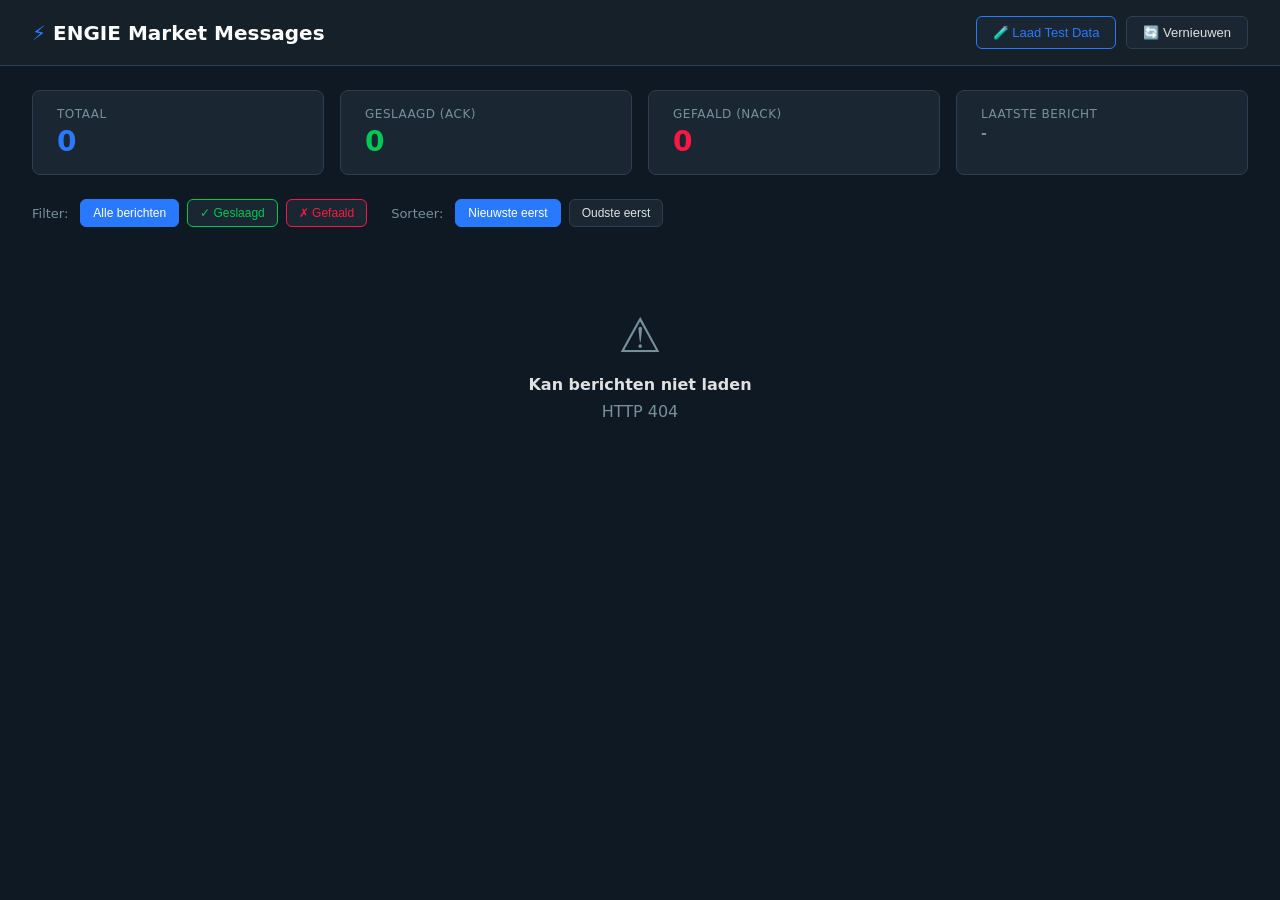
==== target/classes/static/index.html @ 73f0f7ab "added html css" ====
<!DOCTYPE html>
<html lang="nl">
<head>
    <meta charset="UTF-8">
    <meta name="viewport" content="width=device-width, initial-scale=1.0">
    <title>ENGIE Market Messages Dashboard</title>
    <style>
        :root {
            --green: #00c853;
            --red: #ff1744;
            --orange: #ff9100;
            --blue: #2979ff;
            --gray: #90a4ae;
            --bg: #0f1923;
            --card: #1a2733;
            --card-hover: #223344;
            --text: #e0e0e0;
            --text-muted: #78909c;
            --border: #2c3e50;
            --header-bg: #162029;
        }

        * { margin: 0; padding: 0; box-sizing: border-box; }

        body {
            font-family: 'Segoe UI', system-ui, -apple-system, sans-serif;
            background: var(--bg);
            color: var(--text);
            min-height: 100vh;
        }

        header {
            background: var(--header-bg);
            border-bottom: 1px solid var(--border);
            padding: 16px 32px;
            display: flex;
            align-items: center;
            justify-content: space-between;
            position: sticky;
            top: 0;
            z-index: 100;
        }

        header h1 {
            font-size: 20px;
            font-weight: 600;
            color: #fff;
        }

        header h1 span { color: var(--blue); }

        .header-actions {
            display: flex;
            gap: 10px;
            align-items: center;
        }

        .btn {
            padding: 8px 16px;
            border: 1px solid var(--border);
            border-radius: 6px;
            background: var(--card);
            color: var(--text);
            cursor: pointer;
            font-size: 13px;
            transition: all 0.15s;
            display: flex;
            align-items: center;
            gap: 6px;
        }

        .btn:hover { background: var(--card-hover); border-color: var(--blue); }
        .btn.active { background: var(--blue); color: #fff; border-color: var(--blue); }
        .btn-green { border-color: var(--green); color: var(--green); }
        .btn-green:hover, .btn-green.active { background: var(--green); color: #fff; }
        .btn-red { border-color: var(--red); color: var(--red); }
        .btn-red:hover, .btn-red.active { background: var(--red); color: #fff; }
        .btn-blue { border-color: var(--blue); color: var(--blue); }
        .btn-blue:hover { background: var(--blue); color: #fff; }

        .container {
            max-width: 1400px;
            margin: 0 auto;
            padding: 24px 32px;
        }

        .stats-bar {
            display: flex;
            gap: 16px;
            margin-bottom: 24px;
        }

        .stat-card {
            background: var(--card);
            border: 1px solid var(--border);
            border-radius: 8px;
            padding: 16px 24px;
            flex: 1;
            display: flex;
            flex-direction: column;
            gap: 4px;
        }

        .stat-card .label { font-size: 12px; color: var(--text-muted); text-transform: uppercase; letter-spacing: 0.5px; }
        .stat-card .value { font-size: 28px; font-weight: 700; }
        .stat-card .value.green { color: var(--green); }
        .stat-card .value.red { color: var(--red); }
        .stat-card .value.blue { color: var(--blue); }

        .filter-bar {
            display: flex;
            gap: 8px;
            margin-bottom: 20px;
            flex-wrap: wrap;
            align-items: center;
        }

        .filter-bar .label {
            font-size: 13px;
            color: var(--text-muted);
            margin-right: 4px;
        }

        .message-list {
            display: flex;
            flex-direction: column;
            gap: 8px;
        }

        .message-item {
            background: var(--card);
            border: 1px solid var(--border);
            border-radius: 8px;
            padding: 16px 20px;
            cursor: pointer;
            transition: all 0.15s;
            display: grid;
            grid-template-columns: 40px 1fr 160px 140px 120px;
            align-items: center;
            gap: 16px;
        }

        .message-item:hover {
            background: var(--card-hover);
            border-color: var(--blue);
            transform: translateX(2px);
        }

        .message-item.selected {
            border-color: var(--blue);
            background: var(--card-hover);
        }

        .status-icon {
            width: 36px;
            height: 36px;
            border-radius: 50%;
            display: flex;
            align-items: center;
            justify-content: center;
            font-size: 18px;
            font-weight: 700;
        }

        .status-icon.success { background: rgba(0,200,83,0.15); color: var(--green); }
        .status-icon.failed { background: rgba(255,23,68,0.15); color: var(--red); }
        .status-icon.processing { background: rgba(41,121,255,0.15); color: var(--blue); }
        .status-icon.parked { background: rgba(255,145,0,0.15); color: var(--orange); }

        .message-info h3 {
            font-size: 14px;
            font-weight: 600;
            margin-bottom: 3px;
        }

        .message-info .uuid {
            font-size: 12px;
            color: var(--text-muted);
            font-family: 'Cascadia Code', 'Fira Code', monospace;
        }

        .message-type { font-size: 12px; color: var(--text-muted); }
        .message-time { font-size: 12px; color: var(--text-muted); }

        .message-status {
            font-size: 12px;
            font-weight: 600;
            padding: 4px 10px;
            border-radius: 12px;
            text-align: center;
            width: fit-content;
            justify-self: end;
        }

        .message-status.COMPLETED { background: rgba(0,200,83,0.15); color: var(--green); }
        .message-status.FAILED { background: rgba(255,23,68,0.15); color: var(--red); }
        .message-status.PROCESSING { background: rgba(41,121,255,0.15); color: var(--blue); }
        .message-status.PARKED { background: rgba(255,145,0,0.15); color: var(--orange); }
        .message-status.RECEIVED { background: rgba(144,164,174,0.15); color: var(--gray); }

        /* Detail panel */
        .detail-panel {
            position: fixed;
            top: 0;
            right: -700px;
            width: 700px;
            height: 100vh;
            background: var(--header-bg);
            border-left: 1px solid var(--border);
            z-index: 200;
            transition: right 0.3s ease;
            display: flex;
            flex-direction: column;
            overflow: hidden;
        }

        .detail-panel.open { right: 0; }

        .detail-header {
            padding: 20px 24px;
            border-bottom: 1px solid var(--border);
            display: flex;
            justify-content: space-between;
            align-items: flex-start;
        }

        .detail-header h2 { font-size: 16px; font-weight: 600; }
        .detail-header .uuid-detail {
            font-size: 12px;
            color: var(--text-muted);
            font-family: 'Cascadia Code', 'Fira Code', monospace;
            margin-top: 4px;
        }

        .close-btn {
            background: none;
            border: none;
            color: var(--text-muted);
            font-size: 24px;
            cursor: pointer;
            padding: 4px;
            line-height: 1;
        }
        .close-btn:hover { color: #fff; }

        .detail-body {
            flex: 1;
            overflow-y: auto;
            padding: 24px;
        }

        .detail-meta {
            display: grid;
            grid-template-columns: 1fr 1fr;
            gap: 12px;
            margin-bottom: 28px;
        }

        .meta-item {
            background: var(--card);
            border-radius: 6px;
            padding: 10px 14px;
        }

        .meta-item .meta-label { font-size: 11px; color: var(--text-muted); text-transform: uppercase; letter-spacing: 0.5px; }
        .meta-item .meta-value { font-size: 14px; font-weight: 500; margin-top: 2px; }

        .pipeline-title {
            font-size: 15px;
            font-weight: 600;
            margin-bottom: 16px;
            color: #fff;
        }

        .pipeline {
            position: relative;
        }

        .phase-group {
            margin-bottom: 20px;
        }

        .phase-label {
            font-size: 11px;
            color: var(--text-muted);
            text-transform: uppercase;
            letter-spacing: 1px;
            padding: 6px 12px;
            background: rgba(41,121,255,0.08);
            border-radius: 4px;
            margin-bottom: 8px;
            display: inline-block;
        }

        .step-item {
            display: flex;
            align-items: flex-start;
            gap: 12px;
            padding: 10px 0;
            position: relative;
        }

        .step-item:not(:last-child)::after {
            content: '';
            position: absolute;
            left: 15px;
            top: 40px;
            bottom: -10px;
            width: 2px;
            background: var(--border);
        }

        .step-icon {
            width: 32px;
            height: 32px;
            border-radius: 50%;
            display: flex;
            align-items: center;
            justify-content: center;
            font-size: 14px;
            font-weight: 700;
            flex-shrink: 0;
            position: relative;
            z-index: 1;
        }

        .step-icon.COMPLETED { background: rgba(0,200,83,0.2); color: var(--green); }
        .step-icon.FAILED { background: rgba(255,23,68,0.2); color: var(--red); }
        .step-icon.SKIPPED { background: rgba(144,164,174,0.1); color: var(--gray); }
        .step-icon.PENDING { background: rgba(144,164,174,0.1); color: var(--gray); }
        .step-icon.IN_PROGRESS { background: rgba(41,121,255,0.2); color: var(--blue); }

        .step-content { flex: 1; min-width: 0; }

        .step-header {
            display: flex;
            justify-content: space-between;
            align-items: center;
            margin-bottom: 2px;
        }

        .step-name {
            font-size: 13px;
            font-weight: 500;
        }

        .step-code-label {
            font-size: 11px;
            color: var(--text-muted);
            font-family: 'Cascadia Code', 'Fira Code', monospace;
            background: rgba(144,164,174,0.1);
            padding: 2px 6px;
            border-radius: 3px;
        }

        .step-result {
            font-size: 12px;
            color: var(--text-muted);
            margin-top: 3px;
        }

        .step-error {
            font-size: 12px;
            color: var(--red);
            margin-top: 4px;
            background: rgba(255,23,68,0.08);
            padding: 6px 10px;
            border-radius: 4px;
            border-left: 3px solid var(--red);
        }

        .step-time {
            font-size: 11px;
            color: var(--text-muted);
            margin-top: 3px;
        }

        .overlay {
            position: fixed;
            inset: 0;
            background: rgba(0,0,0,0.5);
            z-index: 150;
            display: none;
        }

        .overlay.show { display: block; }

        .loading {
            text-align: center;
            padding: 40px;
            color: var(--text-muted);
        }

        .loading .spinner {
            width: 32px;
            height: 32px;
            border: 3px solid var(--border);
            border-top-color: var(--blue);
            border-radius: 50%;
            animation: spin 0.8s linear infinite;
            margin: 0 auto 12px;
        }

        @keyframes spin { to { transform: rotate(360deg); } }

        .empty-state {
            text-align: center;
            padding: 60px 20px;
            color: var(--text-muted);
        }

        .empty-state .icon { font-size: 48px; margin-bottom: 12px; }
        .empty-state h3 { font-size: 16px; color: var(--text); margin-bottom: 8px; }

        .response-badge {
            display: inline-block;
            font-size: 11px;
            font-weight: 700;
            padding: 2px 8px;
            border-radius: 3px;
            margin-left: 8px;
        }

        .response-badge.ACK { background: rgba(0,200,83,0.2); color: var(--green); }
        .response-badge.NACK { background: rgba(255,23,68,0.2); color: var(--red); }

        .toast {
            position: fixed;
            bottom: 24px;
            right: 24px;
            background: var(--card);
            border: 1px solid var(--green);
            color: var(--green);
            padding: 12px 20px;
            border-radius: 8px;
            font-size: 13px;
            z-index: 300;
            transform: translateY(100px);
            opacity: 0;
            transition: all 0.3s;
        }

        .toast.show { transform: translateY(0); opacity: 1; }

        .sort-btn {
            font-size: 12px;
            padding: 6px 12px;
        }

        @media (max-width: 900px) {
            .message-item {
                grid-template-columns: 36px 1fr;
                gap: 10px;
            }
            .message-type, .message-time { display: none; }
            .detail-panel { width: 100%; right: -100%; }
        }
    </style>
</head>
<body>

<header>
    <h1><span>⚡</span> ENGIE Market Messages</h1>
    <div class="header-actions">
        <button class="btn btn-blue" onclick="loadTestData()">🧪 Laad Test Data</button>
        <button class="btn" onclick="loadMessages()">🔄 Vernieuwen</button>
    </div>
</header>

<div class="container">
    <div class="stats-bar">
        <div class="stat-card">
            <span class="label">Totaal</span>
            <span class="value blue" id="totalCount">0</span>
        </div>
        <div class="stat-card">
            <span class="label">Geslaagd (ACK)</span>
            <span class="value green" id="successCount">0</span>
        </div>
        <div class="stat-card">
            <span class="label">Gefaald (NACK)</span>
            <span class="value red" id="failedCount">0</span>
        </div>
        <div class="stat-card">
            <span class="label">Laatste bericht</span>
            <span class="value" id="lastTime" style="font-size:14px; color: var(--text-muted)">-</span>
        </div>
    </div>

    <div class="filter-bar">
        <span class="label">Filter:</span>
        <button class="btn sort-btn active" data-filter="all" onclick="setFilter('all')">Alle berichten</button>
        <button class="btn sort-btn btn-green" data-filter="success" onclick="setFilter('success')">✓ Geslaagd</button>
        <button class="btn sort-btn btn-red" data-filter="failed" onclick="setFilter('failed')">✗ Gefaald</button>
        <span class="label" style="margin-left: 16px;">Sorteer:</span>
        <button class="btn sort-btn active" data-sort="newest" onclick="setSort('newest')">Nieuwste eerst</button>
        <button class="btn sort-btn" data-sort="oldest" onclick="setSort('oldest')">Oudste eerst</button>
    </div>

    <div class="message-list" id="messageList">
        <div class="loading">
            <div class="spinner"></div>
            Berichten laden...
        </div>
    </div>
</div>

<div class="overlay" id="overlay" onclick="closeDetail()"></div>

<div class="detail-panel" id="detailPanel">
    <div class="detail-header">
        <div>
            <h2 id="detailTitle">Bericht Details</h2>
            <div class="uuid-detail" id="detailUuid"></div>
        </div>
        <button class="close-btn" onclick="closeDetail()">×</button>
    </div>
    <div class="detail-body" id="detailBody">
        <!-- Filled by JS -->
    </div>
</div>

<div class="toast" id="toast"></div>

<script>
    const API_BASE = '/api/messages';
    let allMessages = [];
    let currentFilter = 'all';
    let currentSort = 'newest';

    // Startup
    document.addEventListener('DOMContentLoaded', loadMessages);

    async function loadMessages() {
        const list = document.getElementById('messageList');
        list.innerHTML = '<div class="loading"><div class="spinner"></div>Berichten laden...</div>';

        try {
            const res = await fetch(API_BASE);
            if (!res.ok) throw new Error(`HTTP ${res.status}`);
            allMessages = await res.json();
            updateStats();
            renderMessages();
        } catch (e) {
            list.innerHTML = `<div class="empty-state">
                <div class="icon">⚠️</div>
                <h3>Kan berichten niet laden</h3>
                <p>${e.message}</p>
            </div>`;
        }
    }

    function updateStats() {
        const total = allMessages.length;
        const success = allMessages.filter(m => m.responseType === 'ACK').length;
        const failed = allMessages.filter(m => m.responseType === 'NACK' || m.status === 'FAILED').length;

        document.getElementById('totalCount').textContent = total;
        document.getElementById('successCount').textContent = success;
        document.getElementById('failedCount').textContent = failed;

        if (total > 0) {
            const sorted = [...allMessages].sort((a, b) =>
                new Date(b.receivedAt) - new Date(a.receivedAt));
            document.getElementById('lastTime').textContent = formatTime(sorted[0].receivedAt);
        }
    }

    function renderMessages() {
        const list = document.getElementById('messageList');
        let filtered = [...allMessages];

        // Apply filter
        if (currentFilter === 'success') {
            filtered = filtered.filter(m => m.responseType === 'ACK');
        } else if (currentFilter === 'failed') {
            filtered = filtered.filter(m => m.responseType === 'NACK' || m.status === 'FAILED');
        }

        // Apply sort
        filtered.sort((a, b) => {
            const da = new Date(a.receivedAt);
            const db = new Date(b.receivedAt);
            return currentSort === 'newest' ? db - da : da - db;
        });

        if (filtered.length === 0) {
            list.innerHTML = `<div class="empty-state">
                <div class="icon">📭</div>
                <h3>Geen berichten gevonden</h3>
                <p>${currentFilter !== 'all' ? 'Probeer een ander filter' : 'Klik op "Laad Test Data" om te beginnen'}</p>
            </div>`;
            return;
        }

        list.innerHTML = filtered.map(m => {
            const isSuccess = m.responseType === 'ACK';
            const isFailed = m.responseType === 'NACK' || m.status === 'FAILED';
            const isParked = m.status === 'PARKED';
            const statusClass = isSuccess ? 'success' : isFailed ? 'failed' : isParked ? 'parked' : 'processing';
            const icon = isSuccess ? '✓' : isFailed ? '✗' : isParked ? '⏸' : '⟳';

            const failedSteps = (m.steps || []).filter(s => s.status === 'FAILED').length;
            const totalSteps = (m.steps || []).length;
            const passedSteps = (m.steps || []).filter(s => s.status === 'COMPLETED').length;

            return `<div class="message-item" onclick="openDetail('${m.messageUuid}')">
                <div class="status-icon ${statusClass}">${icon}</div>
                <div class="message-info">
                    <h3>${m.messageType || 'Onbekend type'}
                        ${m.responseType ? `<span class="response-badge ${m.responseType}">${m.responseType}</span>` : ''}
                    </h3>
                    <div class="uuid">${m.messageUuid}</div>
                </div>
                <div class="message-type">
                    <div style="font-size:12px">Stappen: ${passedSteps}/${totalSteps} ✓</div>
                    ${failedSteps > 0 ? `<div style="font-size:12px; color:var(--red)">${failedSteps} gefaald</div>` : ''}
                </div>
                <div class="message-time">${formatTime(m.receivedAt)}</div>
                <div class="message-status ${m.status}">${m.status}</div>
            </div>`;
        }).join('');
    }

    async function openDetail(uuid) {
        const panel = document.getElementById('detailPanel');
        const overlay = document.getElementById('overlay');
        const body = document.getElementById('detailBody');

        panel.classList.add('open');
        overlay.classList.add('show');
        body.innerHTML = '<div class="loading"><div class="spinner"></div>Details laden...</div>';

        try {
            const res = await fetch(`${API_BASE}/${uuid}`);
            if (!res.ok) throw new Error(`HTTP ${res.status}`);
            const msg = await res.json();

            document.getElementById('detailTitle').innerHTML =
                `${msg.messageType || 'Bericht'} ${msg.responseType ? `<span class="response-badge ${msg.responseType}">${msg.responseType}</span>` : ''}`;
            document.getElementById('detailUuid').textContent = msg.messageUuid;

            const metaHtml = `
                <div class="detail-meta">
                    <div class="meta-item">
                        <div class="meta-label">Status</div>
                        <div class="meta-value">${msg.status}</div>
                    </div>
                    <div class="meta-item">
                        <div class="meta-label">Prioriteit</div>
                        <div class="meta-value">${msg.priority || '-'}</div>
                    </div>
                    <div class="meta-item">
                        <div class="meta-label">Ontvangen</div>
                        <div class="meta-value">${formatTime(msg.receivedAt)}</div>
                    </div>
                    <div class="meta-item">
                        <div class="meta-label">Afgerond</div>
                        <div class="meta-value">${msg.completedAt ? formatTime(msg.completedAt) : '-'}</div>
                    </div>
                    <div class="meta-item">
                        <div class="meta-label">Huidige stap</div>
                        <div class="meta-value">${msg.currentStep || '-'}</div>
                    </div>
                    <div class="meta-item">
                        <div class="meta-label">Response Type</div>
                        <div class="meta-value">${msg.responseType || '-'}</div>
                    </div>
                </div>`;

            // Group steps by phase
            const steps = msg.steps || [];
            const phases = {};
            steps.forEach(s => {
                if (!phases[s.phaseName]) phases[s.phaseName] = [];
                phases[s.phaseName].push(s);
            });

            let pipelineHtml = '<div class="pipeline-title">Pipeline Stappen</div><div class="pipeline">';

            for (const [phase, phaseSteps] of Object.entries(phases)) {
                pipelineHtml += `<div class="phase-group">
                    <div class="phase-label">${phase}</div>`;

                phaseSteps.forEach(s => {
                    const icon = getStepIcon(s.status);
                    const duration = s.startedAt && s.completedAt ?
                        `${(new Date(s.completedAt) - new Date(s.startedAt))}ms` : '';

                    pipelineHtml += `<div class="step-item">
                        <div class="step-icon ${s.status}">${icon}</div>
                        <div class="step-content">
                            <div class="step-header">
                                <span class="step-name">${s.stepName}</span>
                                <span class="step-code-label">${s.stepCode}</span>
                            </div>
                            ${s.resultMessage ? `<div class="step-result">${escapeHtml(s.resultMessage)}</div>` : ''}
                            ${s.errorMessage ? `<div class="step-error">⚠ ${escapeHtml(s.errorMessage)}</div>` : ''}
                            ${duration ? `<div class="step-time">⏱ ${duration}</div>` : ''}
                        </div>
                    </div>`;
                });

                pipelineHtml += '</div>';
            }

            pipelineHtml += '</div>';
            body.innerHTML = metaHtml + pipelineHtml;
        } catch (e) {
            body.innerHTML = `<div class="empty-state"><h3>Fout bij laden</h3><p>${e.message}</p></div>`;
        }
    }

    function closeDetail() {
        document.getElementById('detailPanel').classList.remove('open');
        document.getElementById('overlay').classList.remove('show');
    }

    function setFilter(filter) {
        currentFilter = filter;
        document.querySelectorAll('[data-filter]').forEach(b => {
            b.classList.toggle('active', b.dataset.filter === filter);
        });
        renderMessages();
    }

    function setSort(sort) {
        currentSort = sort;
        document.querySelectorAll('[data-sort]').forEach(b => {
            b.classList.toggle('active', b.dataset.sort === sort);
        });
        renderMessages();
    }

    async function loadTestData() {
        const btn = event.target;
        btn.disabled = true;
        btn.textContent = '⏳ Laden...';

        try {
            const res = await fetch('/api/test/seed', { method: 'POST' });
            if (!res.ok) throw new Error(`HTTP ${res.status}`);
            const data = await res.json();
            showToast(`✓ ${data.message}`);
            await loadMessages();
        } catch (e) {
            showToast(`✗ Fout: ${e.message}`);
        } finally {
            btn.disabled = false;
            btn.textContent = '🧪 Laad Test Data';
        }
    }

    function getStepIcon(status) {
        switch(status) {
            case 'COMPLETED': return '✓';
            case 'FAILED': return '✗';
            case 'SKIPPED': return '–';
            case 'IN_PROGRESS': return '⟳';
            default: return '○';
        }
    }

    function formatTime(dateStr) {
        if (!dateStr) return '-';
        const d = new Date(dateStr);
        return d.toLocaleString('nl-NL', {
            day: '2-digit', month: '2-digit', year: 'numeric',
            hour: '2-digit', minute: '2-digit', second: '2-digit'
        });
    }

    function escapeHtml(str) {
        const div = document.createElement('div');
        div.textContent = str;
        return div.innerHTML;
    }

    function showToast(msg) {
        const toast = document.getElementById('toast');
        toast.textContent = msg;
        toast.classList.add('show');
        setTimeout(() => toast.classList.remove('show'), 3000);
    }

    // Keyboard shortcut
    document.addEventListener('keydown', e => {
        if (e.key === 'Escape') closeDetail();
    });
</script>

</body>
</html>
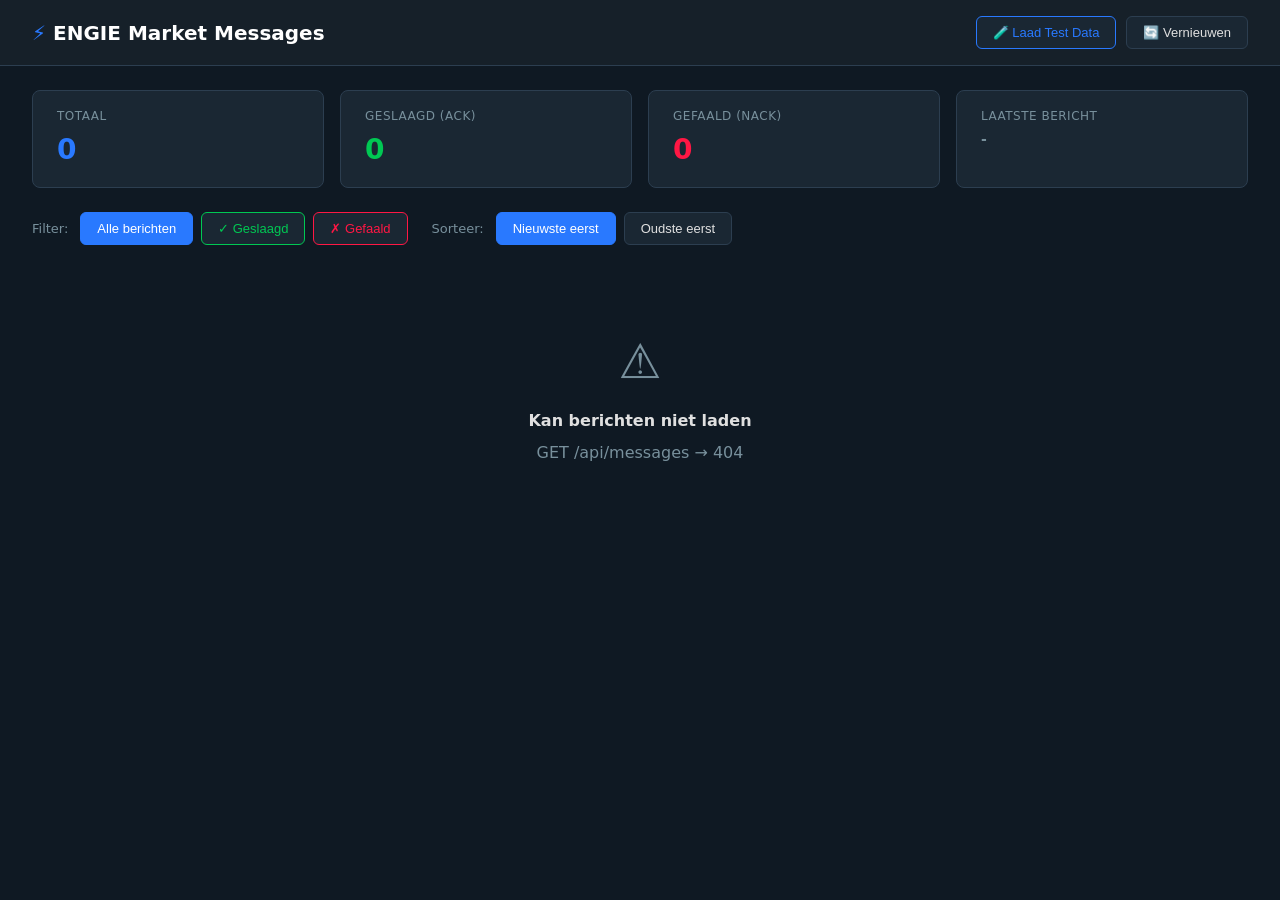
==== commit b202274c: "website" ====
--- a/target/classes/static/index.html
+++ b/target/classes/static/index.html
@@ -4,790 +4,91 @@
     <meta charset="UTF-8">
     <meta name="viewport" content="width=device-width, initial-scale=1.0">
     <title>ENGIE Market Messages Dashboard</title>
-    <style>
-        :root {
-            --green: #00c853;
-            --red: #ff1744;
-            --orange: #ff9100;
-            --blue: #2979ff;
-            --gray: #90a4ae;
-            --bg: #0f1923;
-            --card: #1a2733;
-            --card-hover: #223344;
-            --text: #e0e0e0;
-            --text-muted: #78909c;
-            --border: #2c3e50;
-            --header-bg: #162029;
-        }
-
-        * { margin: 0; padding: 0; box-sizing: border-box; }
-
-        body {
-            font-family: 'Segoe UI', system-ui, -apple-system, sans-serif;
-            background: var(--bg);
-            color: var(--text);
-            min-height: 100vh;
-        }
-
-        header {
-            background: var(--header-bg);
-            border-bottom: 1px solid var(--border);
-            padding: 16px 32px;
-            display: flex;
-            align-items: center;
-            justify-content: space-between;
-            position: sticky;
-            top: 0;
-            z-index: 100;
-        }
-
-        header h1 {
-            font-size: 20px;
-            font-weight: 600;
-            color: #fff;
-        }
-
-        header h1 span { color: var(--blue); }
-
-        .header-actions {
-            display: flex;
-            gap: 10px;
-            align-items: center;
-        }
-
-        .btn {
-            padding: 8px 16px;
-            border: 1px solid var(--border);
-            border-radius: 6px;
-            background: var(--card);
-            color: var(--text);
-            cursor: pointer;
-            font-size: 13px;
-            transition: all 0.15s;
-            display: flex;
-            align-items: center;
-            gap: 6px;
-        }
-
-        .btn:hover { background: var(--card-hover); border-color: var(--blue); }
-        .btn.active { background: var(--blue); color: #fff; border-color: var(--blue); }
-        .btn-green { border-color: var(--green); color: var(--green); }
-        .btn-green:hover, .btn-green.active { background: var(--green); color: #fff; }
-        .btn-red { border-color: var(--red); color: var(--red); }
-        .btn-red:hover, .btn-red.active { background: var(--red); color: #fff; }
-        .btn-blue { border-color: var(--blue); color: var(--blue); }
-        .btn-blue:hover { background: var(--blue); color: #fff; }
-
-        .container {
-            max-width: 1400px;
-            margin: 0 auto;
-            padding: 24px 32px;
-        }
-
-        .stats-bar {
-            display: flex;
-            gap: 16px;
-            margin-bottom: 24px;
-        }
-
-        .stat-card {
-            background: var(--card);
-            border: 1px solid var(--border);
-            border-radius: 8px;
-            padding: 16px 24px;
-            flex: 1;
-            display: flex;
-            flex-direction: column;
-            gap: 4px;
-        }
-
-        .stat-card .label { font-size: 12px; color: var(--text-muted); text-transform: uppercase; letter-spacing: 0.5px; }
-        .stat-card .value { font-size: 28px; font-weight: 700; }
-        .stat-card .value.green { color: var(--green); }
-        .stat-card .value.red { color: var(--red); }
-        .stat-card .value.blue { color: var(--blue); }
-
-        .filter-bar {
-            display: flex;
-            gap: 8px;
-            margin-bottom: 20px;
-            flex-wrap: wrap;
-            align-items: center;
-        }
-
-        .filter-bar .label {
-            font-size: 13px;
-            color: var(--text-muted);
-            margin-right: 4px;
-        }
-
-        .message-list {
-            display: flex;
-            flex-direction: column;
-            gap: 8px;
-        }
-
-        .message-item {
-            background: var(--card);
-            border: 1px solid var(--border);
-            border-radius: 8px;
-            padding: 16px 20px;
-            cursor: pointer;
-            transition: all 0.15s;
-            display: grid;
-            grid-template-columns: 40px 1fr 160px 140px 120px;
-            align-items: center;
-            gap: 16px;
-        }
-
-        .message-item:hover {
-            background: var(--card-hover);
-            border-color: var(--blue);
-            transform: translateX(2px);
-        }
-
-        .message-item.selected {
-            border-color: var(--blue);
-            background: var(--card-hover);
-        }
-
-        .status-icon {
-            width: 36px;
-            height: 36px;
-            border-radius: 50%;
-            display: flex;
-            align-items: center;
-            justify-content: center;
-            font-size: 18px;
-            font-weight: 700;
-        }
-
-        .status-icon.success { background: rgba(0,200,83,0.15); color: var(--green); }
-        .status-icon.failed { background: rgba(255,23,68,0.15); color: var(--red); }
-        .status-icon.processing { background: rgba(41,121,255,0.15); color: var(--blue); }
-        .status-icon.parked { background: rgba(255,145,0,0.15); color: var(--orange); }
-
-        .message-info h3 {
-            font-size: 14px;
-            font-weight: 600;
-            margin-bottom: 3px;
-        }
-
-        .message-info .uuid {
-            font-size: 12px;
-            color: var(--text-muted);
-            font-family: 'Cascadia Code', 'Fira Code', monospace;
-        }
-
-        .message-type { font-size: 12px; color: var(--text-muted); }
-        .message-time { font-size: 12px; color: var(--text-muted); }
-
-        .message-status {
-            font-size: 12px;
-            font-weight: 600;
-            padding: 4px 10px;
-            border-radius: 12px;
-            text-align: center;
-            width: fit-content;
-            justify-self: end;
-        }
-
-        .message-status.COMPLETED { background: rgba(0,200,83,0.15); color: var(--green); }
-        .message-status.FAILED { background: rgba(255,23,68,0.15); color: var(--red); }
-        .message-status.PROCESSING { background: rgba(41,121,255,0.15); color: var(--blue); }
-        .message-status.PARKED { background: rgba(255,145,0,0.15); color: var(--orange); }
-        .message-status.RECEIVED { background: rgba(144,164,174,0.15); color: var(--gray); }
-
-        /* Detail panel */
-        .detail-panel {
-            position: fixed;
-            top: 0;
-            right: -700px;
-            width: 700px;
-            height: 100vh;
-            background: var(--header-bg);
-            border-left: 1px solid var(--border);
-            z-index: 200;
-            transition: right 0.3s ease;
-            display: flex;
-            flex-direction: column;
-            overflow: hidden;
-        }
-
-        .detail-panel.open { right: 0; }
-
-        .detail-header {
-            padding: 20px 24px;
-            border-bottom: 1px solid var(--border);
-            display: flex;
-            justify-content: space-between;
-            align-items: flex-start;
-        }
-
-        .detail-header h2 { font-size: 16px; font-weight: 600; }
-        .detail-header .uuid-detail {
-            font-size: 12px;
-            color: var(--text-muted);
-            font-family: 'Cascadia Code', 'Fira Code', monospace;
-            margin-top: 4px;
-        }
-
-        .close-btn {
-            background: none;
-            border: none;
-            color: var(--text-muted);
-            font-size: 24px;
-            cursor: pointer;
-            padding: 4px;
-            line-height: 1;
-        }
-        .close-btn:hover { color: #fff; }
-
-        .detail-body {
-            flex: 1;
-            overflow-y: auto;
-            padding: 24px;
-        }
-
-        .detail-meta {
-            display: grid;
-            grid-template-columns: 1fr 1fr;
-            gap: 12px;
-            margin-bottom: 28px;
-        }
-
-        .meta-item {
-            background: var(--card);
-            border-radius: 6px;
-            padding: 10px 14px;
-        }
-
-        .meta-item .meta-label { font-size: 11px; color: var(--text-muted); text-transform: uppercase; letter-spacing: 0.5px; }
-        .meta-item .meta-value { font-size: 14px; font-weight: 500; margin-top: 2px; }
-
-        .pipeline-title {
-            font-size: 15px;
-            font-weight: 600;
-            margin-bottom: 16px;
-            color: #fff;
-        }
-
-        .pipeline {
-            position: relative;
-        }
-
-        .phase-group {
-            margin-bottom: 20px;
-        }
-
-        .phase-label {
-            font-size: 11px;
-            color: var(--text-muted);
-            text-transform: uppercase;
-            letter-spacing: 1px;
-            padding: 6px 12px;
-            background: rgba(41,121,255,0.08);
-            border-radius: 4px;
-            margin-bottom: 8px;
-            display: inline-block;
-        }
-
-        .step-item {
-            display: flex;
-            align-items: flex-start;
-            gap: 12px;
-            padding: 10px 0;
-            position: relative;
-        }
-
-        .step-item:not(:last-child)::after {
-            content: '';
-            position: absolute;
-            left: 15px;
-            top: 40px;
-            bottom: -10px;
-            width: 2px;
-            background: var(--border);
-        }
-
-        .step-icon {
-            width: 32px;
-            height: 32px;
-            border-radius: 50%;
-            display: flex;
-            align-items: center;
-            justify-content: center;
-            font-size: 14px;
-            font-weight: 700;
-            flex-shrink: 0;
-            position: relative;
-            z-index: 1;
-        }
-
-        .step-icon.COMPLETED { background: rgba(0,200,83,0.2); color: var(--green); }
-        .step-icon.FAILED { background: rgba(255,23,68,0.2); color: var(--red); }
-        .step-icon.SKIPPED { background: rgba(144,164,174,0.1); color: var(--gray); }
-        .step-icon.PENDING { background: rgba(144,164,174,0.1); color: var(--gray); }
-        .step-icon.IN_PROGRESS { background: rgba(41,121,255,0.2); color: var(--blue); }
-
-        .step-content { flex: 1; min-width: 0; }
-
-        .step-header {
-            display: flex;
-            justify-content: space-between;
-            align-items: center;
-            margin-bottom: 2px;
-        }
-
-        .step-name {
-            font-size: 13px;
-            font-weight: 500;
-        }
-
-        .step-code-label {
-            font-size: 11px;
-            color: var(--text-muted);
-            font-family: 'Cascadia Code', 'Fira Code', monospace;
-            background: rgba(144,164,174,0.1);
-            padding: 2px 6px;
-            border-radius: 3px;
-        }
-
-        .step-result {
-            font-size: 12px;
-            color: var(--text-muted);
-            margin-top: 3px;
-        }
-
-        .step-error {
-            font-size: 12px;
-            color: var(--red);
-            margin-top: 4px;
-            background: rgba(255,23,68,0.08);
-            padding: 6px 10px;
-            border-radius: 4px;
-            border-left: 3px solid var(--red);
-        }
-
-        .step-time {
-            font-size: 11px;
-            color: var(--text-muted);
-            margin-top: 3px;
-        }
-
-        .overlay {
-            position: fixed;
-            inset: 0;
-            background: rgba(0,0,0,0.5);
-            z-index: 150;
-            display: none;
-        }
-
-        .overlay.show { display: block; }
-
-        .loading {
-            text-align: center;
-            padding: 40px;
-            color: var(--text-muted);
-        }
-
-        .loading .spinner {
-            width: 32px;
-            height: 32px;
-            border: 3px solid var(--border);
-            border-top-color: var(--blue);
-            border-radius: 50%;
-            animation: spin 0.8s linear infinite;
-            margin: 0 auto 12px;
-        }
-
-        @keyframes spin { to { transform: rotate(360deg); } }
-
-        .empty-state {
-            text-align: center;
-            padding: 60px 20px;
-            color: var(--text-muted);
-        }
-
-        .empty-state .icon { font-size: 48px; margin-bottom: 12px; }
-        .empty-state h3 { font-size: 16px; color: var(--text); margin-bottom: 8px; }
-
-        .response-badge {
-            display: inline-block;
-            font-size: 11px;
-            font-weight: 700;
-            padding: 2px 8px;
-            border-radius: 3px;
-            margin-left: 8px;
-        }
-
-        .response-badge.ACK { background: rgba(0,200,83,0.2); color: var(--green); }
-        .response-badge.NACK { background: rgba(255,23,68,0.2); color: var(--red); }
-
-        .toast {
-            position: fixed;
-            bottom: 24px;
-            right: 24px;
-            background: var(--card);
-            border: 1px solid var(--green);
-            color: var(--green);
-            padding: 12px 20px;
-            border-radius: 8px;
-            font-size: 13px;
-            z-index: 300;
-            transform: translateY(100px);
-            opacity: 0;
-            transition: all 0.3s;
-        }
-
-        .toast.show { transform: translateY(0); opacity: 1; }
-
-        .sort-btn {
-            font-size: 12px;
-            padding: 6px 12px;
-        }
-
-        @media (max-width: 900px) {
-            .message-item {
-                grid-template-columns: 36px 1fr;
-                gap: 10px;
-            }
-            .message-type, .message-time { display: none; }
-            .detail-panel { width: 100%; right: -100%; }
-        }
-    </style>
+    <link rel="stylesheet" href="css/variables.css">
+    <link rel="stylesheet" href="css/base.css">
+    <link rel="stylesheet" href="css/header.css">
+    <link rel="stylesheet" href="css/stats.css">
+    <link rel="stylesheet" href="css/filters.css">
+    <link rel="stylesheet" href="css/messages.css">
+    <link rel="stylesheet" href="css/detail-panel.css">
+    <link rel="stylesheet" href="css/pipeline.css">
+    <link rel="stylesheet" href="css/errors.css">
+    <link rel="stylesheet" href="css/components.css">
 </head>
 <body>
 
+<!-- ==================== HEADER ==================== -->
 <header>
-    <h1><span>⚡</span> ENGIE Market Messages</h1>
+    <h1><span class="accent">⚡</span> ENGIE Market Messages</h1>
     <div class="header-actions">
-        <button class="btn btn-blue" onclick="loadTestData()">🧪 Laad Test Data</button>
-        <button class="btn" onclick="loadMessages()">🔄 Vernieuwen</button>
+        <button class="btn btn-blue" id="seedBtn" onclick="App.seedTestData()">🧪 Laad Test Data</button>
+        <button class="btn" onclick="App.refresh()">🔄 Vernieuwen</button>
     </div>
 </header>
 
+<!-- ==================== MAIN CONTENT ==================== -->
 <div class="container">
+
+    <!-- Stats cards -->
     <div class="stats-bar">
         <div class="stat-card">
             <span class="label">Totaal</span>
-            <span class="value blue" id="totalCount">0</span>
+            <span class="value blue" id="statTotal">0</span>
         </div>
         <div class="stat-card">
             <span class="label">Geslaagd (ACK)</span>
-            <span class="value green" id="successCount">0</span>
+            <span class="value green" id="statSuccess">0</span>
         </div>
         <div class="stat-card">
             <span class="label">Gefaald (NACK)</span>
-            <span class="value red" id="failedCount">0</span>
+            <span class="value red" id="statFailed">0</span>
         </div>
         <div class="stat-card">
             <span class="label">Laatste bericht</span>
-            <span class="value" id="lastTime" style="font-size:14px; color: var(--text-muted)">-</span>
+            <span class="value muted" id="statLastTime">-</span>
         </div>
     </div>
 
+    <!-- Filter & sort bar -->
     <div class="filter-bar">
         <span class="label">Filter:</span>
-        <button class="btn sort-btn active" data-filter="all" onclick="setFilter('all')">Alle berichten</button>
-        <button class="btn sort-btn btn-green" data-filter="success" onclick="setFilter('success')">✓ Geslaagd</button>
-        <button class="btn sort-btn btn-red" data-filter="failed" onclick="setFilter('failed')">✗ Gefaald</button>
-        <span class="label" style="margin-left: 16px;">Sorteer:</span>
-        <button class="btn sort-btn active" data-sort="newest" onclick="setSort('newest')">Nieuwste eerst</button>
-        <button class="btn sort-btn" data-sort="oldest" onclick="setSort('oldest')">Oudste eerst</button>
+        <button class="btn filter-btn active" data-filter="all"     onclick="App.setFilter('all')">Alle berichten</button>
+        <button class="btn filter-btn btn-green" data-filter="success" onclick="App.setFilter('success')">✓ Geslaagd</button>
+        <button class="btn filter-btn btn-red"   data-filter="failed"  onclick="App.setFilter('failed')">✗ Gefaald</button>
+
+        <span class="label spacer">Sorteer:</span>
+        <button class="btn filter-btn active" data-sort="newest" onclick="App.setSort('newest')">Nieuwste eerst</button>
+        <button class="btn filter-btn"        data-sort="oldest" onclick="App.setSort('oldest')">Oudste eerst</button>
     </div>
 
+    <!-- Message list -->
     <div class="message-list" id="messageList">
-        <div class="loading">
-            <div class="spinner"></div>
-            Berichten laden...
-        </div>
+        <div class="loading"><div class="spinner"></div>Berichten laden...</div>
     </div>
 </div>
 
-<div class="overlay" id="overlay" onclick="closeDetail()"></div>
+<!-- ==================== DETAIL SLIDE-IN PANEL ==================== -->
+<div class="overlay" id="overlay" onclick="App.closeDetail()"></div>
 
 <div class="detail-panel" id="detailPanel">
     <div class="detail-header">
         <div>
             <h2 id="detailTitle">Bericht Details</h2>
-            <div class="uuid-detail" id="detailUuid"></div>
+            <div class="uuid-label" id="detailUuid"></div>
         </div>
-        <button class="close-btn" onclick="closeDetail()">×</button>
+        <button class="close-btn" onclick="App.closeDetail()">×</button>
     </div>
-    <div class="detail-body" id="detailBody">
-        <!-- Filled by JS -->
-    </div>
+    <div class="detail-body" id="detailBody"></div>
 </div>
 
+<!-- ==================== TOAST ==================== -->
 <div class="toast" id="toast"></div>
 
-<script>
-    const API_BASE = '/api/messages';
-    let allMessages = [];
-    let currentFilter = 'all';
-    let currentSort = 'newest';
-
-    // Startup
-    document.addEventListener('DOMContentLoaded', loadMessages);
-
-    async function loadMessages() {
-        const list = document.getElementById('messageList');
-        list.innerHTML = '<div class="loading"><div class="spinner"></div>Berichten laden...</div>';
-
-        try {
-            const res = await fetch(API_BASE);
-            if (!res.ok) throw new Error(`HTTP ${res.status}`);
-            allMessages = await res.json();
-            updateStats();
-            renderMessages();
-        } catch (e) {
-            list.innerHTML = `<div class="empty-state">
-                <div class="icon">⚠️</div>
-                <h3>Kan berichten niet laden</h3>
-                <p>${e.message}</p>
-            </div>`;
-        }
-    }
-
-    function updateStats() {
-        const total = allMessages.length;
-        const success = allMessages.filter(m => m.responseType === 'ACK').length;
-        const failed = allMessages.filter(m => m.responseType === 'NACK' || m.status === 'FAILED').length;
-
-        document.getElementById('totalCount').textContent = total;
-        document.getElementById('successCount').textContent = success;
-        document.getElementById('failedCount').textContent = failed;
-
-        if (total > 0) {
-            const sorted = [...allMessages].sort((a, b) =>
-                new Date(b.receivedAt) - new Date(a.receivedAt));
-            document.getElementById('lastTime').textContent = formatTime(sorted[0].receivedAt);
-        }
-    }
-
-    function renderMessages() {
-        const list = document.getElementById('messageList');
-        let filtered = [...allMessages];
-
-        // Apply filter
-        if (currentFilter === 'success') {
-            filtered = filtered.filter(m => m.responseType === 'ACK');
-        } else if (currentFilter === 'failed') {
-            filtered = filtered.filter(m => m.responseType === 'NACK' || m.status === 'FAILED');
-        }
-
-        // Apply sort
-        filtered.sort((a, b) => {
-            const da = new Date(a.receivedAt);
-            const db = new Date(b.receivedAt);
-            return currentSort === 'newest' ? db - da : da - db;
-        });
-
-        if (filtered.length === 0) {
-            list.innerHTML = `<div class="empty-state">
-                <div class="icon">📭</div>
-                <h3>Geen berichten gevonden</h3>
-                <p>${currentFilter !== 'all' ? 'Probeer een ander filter' : 'Klik op "Laad Test Data" om te beginnen'}</p>
-            </div>`;
-            return;
-        }
-
-        list.innerHTML = filtered.map(m => {
-            const isSuccess = m.responseType === 'ACK';
-            const isFailed = m.responseType === 'NACK' || m.status === 'FAILED';
-            const isParked = m.status === 'PARKED';
-            const statusClass = isSuccess ? 'success' : isFailed ? 'failed' : isParked ? 'parked' : 'processing';
-            const icon = isSuccess ? '✓' : isFailed ? '✗' : isParked ? '⏸' : '⟳';
-
-            const failedSteps = (m.steps || []).filter(s => s.status === 'FAILED').length;
-            const totalSteps = (m.steps || []).length;
-            const passedSteps = (m.steps || []).filter(s => s.status === 'COMPLETED').length;
-
-            return `<div class="message-item" onclick="openDetail('${m.messageUuid}')">
-                <div class="status-icon ${statusClass}">${icon}</div>
-                <div class="message-info">
-                    <h3>${m.messageType || 'Onbekend type'}
-                        ${m.responseType ? `<span class="response-badge ${m.responseType}">${m.responseType}</span>` : ''}
-                    </h3>
-                    <div class="uuid">${m.messageUuid}</div>
-                </div>
-                <div class="message-type">
-                    <div style="font-size:12px">Stappen: ${passedSteps}/${totalSteps} ✓</div>
-                    ${failedSteps > 0 ? `<div style="font-size:12px; color:var(--red)">${failedSteps} gefaald</div>` : ''}
-                </div>
-                <div class="message-time">${formatTime(m.receivedAt)}</div>
-                <div class="message-status ${m.status}">${m.status}</div>
-            </div>`;
-        }).join('');
-    }
-
-    async function openDetail(uuid) {
-        const panel = document.getElementById('detailPanel');
-        const overlay = document.getElementById('overlay');
-        const body = document.getElementById('detailBody');
-
-        panel.classList.add('open');
-        overlay.classList.add('show');
-        body.innerHTML = '<div class="loading"><div class="spinner"></div>Details laden...</div>';
-
-        try {
-            const res = await fetch(`${API_BASE}/${uuid}`);
-            if (!res.ok) throw new Error(`HTTP ${res.status}`);
-            const msg = await res.json();
-
-            document.getElementById('detailTitle').innerHTML =
-                `${msg.messageType || 'Bericht'} ${msg.responseType ? `<span class="response-badge ${msg.responseType}">${msg.responseType}</span>` : ''}`;
-            document.getElementById('detailUuid').textContent = msg.messageUuid;
-
-            const metaHtml = `
-                <div class="detail-meta">
-                    <div class="meta-item">
-                        <div class="meta-label">Status</div>
-                        <div class="meta-value">${msg.status}</div>
-                    </div>
-                    <div class="meta-item">
-                        <div class="meta-label">Prioriteit</div>
-                        <div class="meta-value">${msg.priority || '-'}</div>
-                    </div>
-                    <div class="meta-item">
-                        <div class="meta-label">Ontvangen</div>
-                        <div class="meta-value">${formatTime(msg.receivedAt)}</div>
-                    </div>
-                    <div class="meta-item">
-                        <div class="meta-label">Afgerond</div>
-                        <div class="meta-value">${msg.completedAt ? formatTime(msg.completedAt) : '-'}</div>
-                    </div>
-                    <div class="meta-item">
-                        <div class="meta-label">Huidige stap</div>
-                        <div class="meta-value">${msg.currentStep || '-'}</div>
-                    </div>
-                    <div class="meta-item">
-                        <div class="meta-label">Response Type</div>
-                        <div class="meta-value">${msg.responseType || '-'}</div>
-                    </div>
-                </div>`;
-
-            // Group steps by phase
-            const steps = msg.steps || [];
-            const phases = {};
-            steps.forEach(s => {
-                if (!phases[s.phaseName]) phases[s.phaseName] = [];
-                phases[s.phaseName].push(s);
-            });
-
-            let pipelineHtml = '<div class="pipeline-title">Pipeline Stappen</div><div class="pipeline">';
-
-            for (const [phase, phaseSteps] of Object.entries(phases)) {
-                pipelineHtml += `<div class="phase-group">
-                    <div class="phase-label">${phase}</div>`;
-
-                phaseSteps.forEach(s => {
-                    const icon = getStepIcon(s.status);
-                    const duration = s.startedAt && s.completedAt ?
-                        `${(new Date(s.completedAt) - new Date(s.startedAt))}ms` : '';
-
-                    pipelineHtml += `<div class="step-item">
-                        <div class="step-icon ${s.status}">${icon}</div>
-                        <div class="step-content">
-                            <div class="step-header">
-                                <span class="step-name">${s.stepName}</span>
-                                <span class="step-code-label">${s.stepCode}</span>
-                            </div>
-                            ${s.resultMessage ? `<div class="step-result">${escapeHtml(s.resultMessage)}</div>` : ''}
-                            ${s.errorMessage ? `<div class="step-error">⚠ ${escapeHtml(s.errorMessage)}</div>` : ''}
-                            ${duration ? `<div class="step-time">⏱ ${duration}</div>` : ''}
-                        </div>
-                    </div>`;
-                });
-
-                pipelineHtml += '</div>';
-            }
-
-            pipelineHtml += '</div>';
-            body.innerHTML = metaHtml + pipelineHtml;
-        } catch (e) {
-            body.innerHTML = `<div class="empty-state"><h3>Fout bij laden</h3><p>${e.message}</p></div>`;
-        }
-    }
-
-    function closeDetail() {
-        document.getElementById('detailPanel').classList.remove('open');
-        document.getElementById('overlay').classList.remove('show');
-    }
-
-    function setFilter(filter) {
-        currentFilter = filter;
-        document.querySelectorAll('[data-filter]').forEach(b => {
-            b.classList.toggle('active', b.dataset.filter === filter);
-        });
-        renderMessages();
-    }
-
-    function setSort(sort) {
-        currentSort = sort;
-        document.querySelectorAll('[data-sort]').forEach(b => {
-            b.classList.toggle('active', b.dataset.sort === sort);
-        });
-        renderMessages();
-    }
-
-    async function loadTestData() {
-        const btn = event.target;
-        btn.disabled = true;
-        btn.textContent = '⏳ Laden...';
-
-        try {
-            const res = await fetch('/api/test/seed', { method: 'POST' });
-            if (!res.ok) throw new Error(`HTTP ${res.status}`);
-            const data = await res.json();
-            showToast(`✓ ${data.message}`);
-            await loadMessages();
-        } catch (e) {
-            showToast(`✗ Fout: ${e.message}`);
-        } finally {
-            btn.disabled = false;
-            btn.textContent = '🧪 Laad Test Data';
-        }
-    }
-
-    function getStepIcon(status) {
-        switch(status) {
-            case 'COMPLETED': return '✓';
-            case 'FAILED': return '✗';
-            case 'SKIPPED': return '–';
-            case 'IN_PROGRESS': return '⟳';
-            default: return '○';
-        }
-    }
-
-    function formatTime(dateStr) {
-        if (!dateStr) return '-';
-        const d = new Date(dateStr);
-        return d.toLocaleString('nl-NL', {
-            day: '2-digit', month: '2-digit', year: 'numeric',
-            hour: '2-digit', minute: '2-digit', second: '2-digit'
-        });
-    }
-
-    function escapeHtml(str) {
-        const div = document.createElement('div');
-        div.textContent = str;
-        return div.innerHTML;
-    }
-
-    function showToast(msg) {
-        const toast = document.getElementById('toast');
-        toast.textContent = msg;
-        toast.classList.add('show');
-        setTimeout(() => toast.classList.remove('show'), 3000);
-    }
-
-    // Keyboard shortcut
-    document.addEventListener('keydown', e => {
-        if (e.key === 'Escape') closeDetail();
-    });
-</script>
+<!-- ==================== JAVASCRIPT ==================== -->
+<script src="js/api.js"></script>
+<script src="js/utils.js"></script>
+<script src="js/render.js"></script>
+<script src="js/app.js"></script>
 
 </body>
 </html>
--- a/target/classes/static/css/variables.css
+++ b/target/classes/static/css/variables.css
@@ -0,0 +1,52 @@
+/* ===================================================
+   Design tokens / CSS custom properties
+   Pas deze variabelen aan om het hele thema te wijzigen.
+   =================================================== */
+:root {
+    /* Status kleuren */
+    --color-success:    #00c853;
+    --color-error:      #ff1744;
+    --color-warning:    #ff9100;
+    --color-info:       #2979ff;
+    --color-neutral:    #90a4ae;
+
+    /* Achtergronden */
+    --bg-page:          #0f1923;
+    --bg-card:          #1a2733;
+    --bg-card-hover:    #223344;
+    --bg-header:        #162029;
+
+    /* Tekst */
+    --text-primary:     #e0e0e0;
+    --text-muted:       #78909c;
+    --text-white:       #ffffff;
+
+    /* Borders */
+    --border-color:     #2c3e50;
+
+    /* Spacing */
+    --spacing-xs:       4px;
+    --spacing-sm:       8px;
+    --spacing-md:       16px;
+    --spacing-lg:       24px;
+    --spacing-xl:       32px;
+
+    /* Border radius */
+    --radius-sm:        4px;
+    --radius-md:        6px;
+    --radius-lg:        8px;
+    --radius-pill:      12px;
+    --radius-circle:    50%;
+
+    /* Fonts */
+    --font-sans:        'Segoe UI', system-ui, -apple-system, sans-serif;
+    --font-mono:        'Cascadia Code', 'Fira Code', 'Consolas', monospace;
+
+    /* Transitions */
+    --transition-fast:  0.15s ease;
+    --transition-slide: 0.3s ease;
+
+    /* Layout */
+    --max-width:        1400px;
+    --detail-width:     700px;
+}
--- a/target/classes/static/css/base.css
+++ b/target/classes/static/css/base.css
@@ -0,0 +1,30 @@
+/* ===================================================
+   Base / Reset styles
+   =================================================== */
+*,
+*::before,
+*::after {
+    margin: 0;
+    padding: 0;
+    box-sizing: border-box;
+}
+
+body {
+    font-family: var(--font-sans);
+    background: var(--bg-page);
+    color: var(--text-primary);
+    min-height: 100vh;
+    line-height: 1.5;
+}
+
+.container {
+    max-width: var(--max-width);
+    margin: 0 auto;
+    padding: var(--spacing-lg) var(--spacing-xl);
+}
+
+/* Scrollbar styling */
+::-webkit-scrollbar { width: 6px; }
+::-webkit-scrollbar-track { background: transparent; }
+::-webkit-scrollbar-thumb { background: var(--border-color); border-radius: 3px; }
+::-webkit-scrollbar-thumb:hover { background: var(--text-muted); }
--- a/target/classes/static/css/header.css
+++ b/target/classes/static/css/header.css
@@ -0,0 +1,30 @@
+/* ===================================================
+   Header
+   =================================================== */
+header {
+    background: var(--bg-header);
+    border-bottom: 1px solid var(--border-color);
+    padding: var(--spacing-md) var(--spacing-xl);
+    display: flex;
+    align-items: center;
+    justify-content: space-between;
+    position: sticky;
+    top: 0;
+    z-index: 100;
+}
+
+header h1 {
+    font-size: 20px;
+    font-weight: 600;
+    color: var(--text-white);
+}
+
+header h1 .accent {
+    color: var(--color-info);
+}
+
+.header-actions {
+    display: flex;
+    gap: 10px;
+    align-items: center;
+}
--- a/target/classes/static/css/stats.css
+++ b/target/classes/static/css/stats.css
@@ -0,0 +1,41 @@
+/* ===================================================
+   Stats bar (top overview cards)
+   =================================================== */
+.stats-bar {
+    display: flex;
+    gap: var(--spacing-md);
+    margin-bottom: var(--spacing-lg);
+}
+
+.stat-card {
+    background: var(--bg-card);
+    border: 1px solid var(--border-color);
+    border-radius: var(--radius-lg);
+    padding: var(--spacing-md) var(--spacing-lg);
+    flex: 1;
+    display: flex;
+    flex-direction: column;
+    gap: var(--spacing-xs);
+}
+
+.stat-card .label {
+    font-size: 12px;
+    color: var(--text-muted);
+    text-transform: uppercase;
+    letter-spacing: 0.5px;
+}
+
+.stat-card .value {
+    font-size: 28px;
+    font-weight: 700;
+}
+
+.stat-card .value.green { color: var(--color-success); }
+.stat-card .value.red   { color: var(--color-error); }
+.stat-card .value.blue  { color: var(--color-info); }
+.stat-card .value.muted { font-size: 14px; color: var(--text-muted); }
+
+@media (max-width: 700px) {
+    .stats-bar { flex-wrap: wrap; }
+    .stat-card { min-width: 45%; }
+}
--- a/target/classes/static/css/filters.css
+++ b/target/classes/static/css/filters.css
@@ -0,0 +1,25 @@
+/* ===================================================
+   Filter & sort bar
+   =================================================== */
+.filter-bar {
+    display: flex;
+    gap: var(--spacing-sm);
+    margin-bottom: 20px;
+    flex-wrap: wrap;
+    align-items: center;
+}
+
+.filter-bar .label {
+    font-size: 13px;
+    color: var(--text-muted);
+    margin-right: var(--spacing-xs);
+}
+
+.filter-bar .label.spacer {
+    margin-left: var(--spacing-md);
+}
+
+.filter-btn {
+    font-size: 12px;
+    padding: 6px 12px;
+}
--- a/target/classes/static/css/messages.css
+++ b/target/classes/static/css/messages.css
@@ -0,0 +1,137 @@
+/* ===================================================
+   Message list items
+   =================================================== */
+.message-list {
+    display: flex;
+    flex-direction: column;
+    gap: var(--spacing-sm);
+}
+
+.message-item {
+    background: var(--bg-card);
+    border: 1px solid var(--border-color);
+    border-radius: var(--radius-lg);
+    padding: var(--spacing-md) 20px;
+    cursor: pointer;
+    transition: all var(--transition-fast);
+    display: flex;
+    align-items: center;
+    gap: var(--spacing-md);
+}
+
+.message-main {
+    display: flex;
+    align-items: center;
+    gap: var(--spacing-md);
+    flex: 1;
+    min-width: 0;
+}
+
+.message-meta {
+    display: flex;
+    align-items: center;
+    gap: 6px;
+    font-size: 12px;
+    color: var(--text-muted);
+    white-space: nowrap;
+}
+
+.message-type {
+    font-size: 14px;
+    font-weight: 600;
+    margin-bottom: 2px;
+}
+
+.message-badges {
+    display: flex;
+    align-items: center;
+    gap: 8px;
+    flex-shrink: 0;
+}
+
+.message-item:hover {
+    background: var(--bg-card-hover);
+    border-color: var(--color-info);
+    transform: translateX(2px);
+}
+
+/* Status icon (circle with check/cross) */
+.status-icon {
+    width: 36px;
+    height: 36px;
+    border-radius: var(--radius-circle);
+    display: flex;
+    align-items: center;
+    justify-content: center;
+    font-size: 18px;
+    font-weight: 700;
+}
+
+.status-icon.success    { background: rgba(0, 200, 83, 0.15);  color: var(--color-success); }
+.status-icon.failed     { background: rgba(255, 23, 68, 0.15); color: var(--color-error); }
+.status-icon.processing { background: rgba(41, 121, 255, 0.15); color: var(--color-info); }
+.status-icon.parked     { background: rgba(255, 145, 0, 0.15); color: var(--color-warning); }
+
+/* Message info (title + UUID) */
+.message-info h3 {
+    font-size: 14px;
+    font-weight: 600;
+    margin-bottom: 3px;
+}
+
+.message-info .uuid {
+    font-size: 12px;
+    color: var(--text-muted);
+    font-family: var(--font-mono);
+}
+
+/* Step count & timestamp */
+.message-steps { font-size: 12px; color: var(--text-muted); }
+.message-time  { font-size: 12px; color: var(--text-muted); }
+
+/* Status badge */
+.message-status {
+    font-size: 12px;
+    font-weight: 600;
+    padding: 4px 10px;
+    border-radius: var(--radius-pill);
+    text-align: center;
+    width: fit-content;
+    justify-self: end;
+}
+
+.message-status.COMPLETED  { background: rgba(0, 200, 83, 0.15);   color: var(--color-success); }
+.message-status.FAILED     { background: rgba(255, 23, 68, 0.15);  color: var(--color-error); }
+.message-status.PROCESSING { background: rgba(41, 121, 255, 0.15); color: var(--color-info); }
+.message-status.PARKED     { background: rgba(255, 145, 0, 0.15);  color: var(--color-warning); }
+.message-status.RECEIVED   { background: rgba(144, 164, 174, 0.15); color: var(--color-neutral); }
+
+/* Response badge (ACK / NACK) */
+.response-badge {
+    display: inline-block;
+    font-size: 11px;
+    font-weight: 700;
+    padding: 2px 8px;
+    border-radius: 3px;
+    margin-left: var(--spacing-sm);
+}
+
+.response-badge.ack  { background: rgba(0, 200, 83, 0.2);  color: var(--color-success); }
+.response-badge.nack { background: rgba(255, 23, 68, 0.2); color: var(--color-error); }
+.response-badge.pending { background: rgba(144, 164, 174, 0.15); color: var(--color-neutral); }
+
+/* Error count inline badge */
+.error-count-badge {
+    font-size: 11px;
+    color: var(--color-error);
+    margin-right: 6px;
+}
+
+@media (max-width: 900px) {
+    .message-item {
+        grid-template-columns: 40px 1fr auto;
+        gap: 10px;
+    }
+    .message-steps,
+    .message-time { display: none; }
+}
--- a/target/classes/static/css/detail-panel.css
+++ b/target/classes/static/css/detail-panel.css
@@ -0,0 +1,108 @@
+/* ===================================================
+   Detail slide-in panel (right side)
+   =================================================== */
+.detail-panel {
+    position: fixed;
+    top: 0;
+    right: calc(-1 * var(--detail-width));
+    width: var(--detail-width);
+    height: 100vh;
+    background: var(--bg-header);
+    border-left: 1px solid var(--border-color);
+    z-index: 200;
+    transition: right var(--transition-slide);
+    display: flex;
+    flex-direction: column;
+    overflow: hidden;
+}
+
+.detail-panel.open {
+    right: 0;
+}
+
+.detail-header {
+    padding: 20px var(--spacing-lg);
+    border-bottom: 1px solid var(--border-color);
+    display: flex;
+    justify-content: space-between;
+    align-items: flex-start;
+}
+
+.detail-header h2 {
+    font-size: 16px;
+    font-weight: 600;
+}
+
+.uuid-label {
+    font-size: 12px;
+    color: var(--text-muted);
+    font-family: var(--font-mono);
+    margin-top: var(--spacing-xs);
+}
+
+.close-btn {
+    background: none;
+    border: none;
+    color: var(--text-muted);
+    font-size: 24px;
+    cursor: pointer;
+    padding: var(--spacing-xs);
+    line-height: 1;
+}
+
+.close-btn:hover {
+    color: var(--text-white);
+}
+
+.detail-body {
+    flex: 1;
+    overflow-y: auto;
+    padding: var(--spacing-lg);
+}
+
+/* Meta info grid */
+.detail-meta {
+    display: grid;
+    grid-template-columns: 1fr 1fr;
+    gap: 12px;
+    margin-bottom: 28px;
+}
+
+.meta-item {
+    background: var(--bg-card);
+    border-radius: var(--radius-md);
+    padding: 10px 14px;
+}
+
+.meta-item .meta-label {
+    font-size: 11px;
+    color: var(--text-muted);
+    text-transform: uppercase;
+    letter-spacing: 0.5px;
+}
+
+.meta-item .meta-value {
+    font-size: 14px;
+    font-weight: 500;
+    margin-top: 2px;
+}
+
+/* Overlay (behind panel) */
+.overlay {
+    position: fixed;
+    inset: 0;
+    background: rgba(0, 0, 0, 0.5);
+    z-index: 150;
+    display: none;
+}
+
+.overlay.show {
+    display: block;
+}
+
+@media (max-width: 900px) {
+    .detail-panel {
+        width: 100%;
+        right: -100%;
+    }
+}
--- a/target/classes/static/css/pipeline.css
+++ b/target/classes/static/css/pipeline.css
@@ -0,0 +1,174 @@
+/* ===================================================
+   Pipeline steps visualization
+   =================================================== */
+
+/* Section title */
+.pipeline-title {
+    font-size: 15px;
+    font-weight: 600;
+    margin: 24px 0 16px;
+    padding-bottom: 10px;
+    border-bottom: 1px solid var(--border-color);
+    color: var(--text-primary);
+}
+
+/* Phase group */
+.phase-group {
+    margin-bottom: 8px;
+}
+
+.phase-label {
+    font-size: 11px;
+    color: var(--color-info);
+    text-transform: uppercase;
+    letter-spacing: 1.2px;
+    font-weight: 600;
+    padding: 6px 14px;
+    background: rgba(41, 121, 255, 0.08);
+    border-left: 3px solid var(--color-info);
+    border-radius: 0 var(--radius-sm) var(--radius-sm) 0;
+    margin-bottom: 4px;
+}
+
+/* Step list inside a phase */
+.step-list {
+    position: relative;
+    padding-left: 16px;
+    margin-left: 15px;
+}
+
+/* Vertical connector line running through the step list */
+.step-list::before {
+    content: '';
+    position: absolute;
+    left: 0;
+    top: 0;
+    bottom: 0;
+    width: 2px;
+    background: var(--border-color);
+}
+
+/* Individual step row */
+.step-item {
+    display: flex;
+    align-items: flex-start;
+    gap: 12px;
+    padding: 8px 12px;
+    position: relative;
+    border-radius: var(--radius-sm);
+    transition: background var(--transition-fast);
+}
+
+.step-item:hover {
+    background: rgba(255, 255, 255, 0.03);
+}
+
+/* Horizontal connector tick from the vertical line to the icon */
+.step-item::before {
+    content: '';
+    position: absolute;
+    left: -16px;
+    top: 18px;
+    width: 12px;
+    height: 2px;
+    background: var(--border-color);
+}
+
+/* Coloured dot on the vertical line */
+.step-item::after {
+    content: '';
+    position: absolute;
+    left: -20px;
+    top: 14px;
+    width: 10px;
+    height: 10px;
+    border-radius: var(--radius-circle);
+    border: 2px solid var(--border-color);
+    background: var(--bg-card);
+    z-index: 1;
+}
+
+.step-item.completed::after { border-color: var(--color-success); background: var(--color-success); }
+.step-item.failed::after    { border-color: var(--color-error);   background: var(--color-error); }
+.step-item.warning::after   { border-color: var(--color-warning); background: var(--color-warning); }
+.step-item.skipped::after   { border-color: var(--color-neutral); background: var(--color-neutral); }
+.step-item.running::after   { border-color: var(--color-info);    background: var(--color-info); }
+.step-item.pending::after   { border-color: var(--border-color);  background: var(--bg-card); }
+
+/* Warning step styling for NACK-related steps */
+.step-item.warning {
+    background: rgba(255, 152, 0, 0.05);
+}
+
+.step-result-warning {
+    color: var(--color-warning) !important;
+    font-weight: 500;
+}
+
+/* Step status icon (emoji) */
+.step-icon {
+    width: 28px;
+    height: 28px;
+    border-radius: var(--radius-circle);
+    display: flex;
+    align-items: center;
+    justify-content: center;
+    font-size: 13px;
+    flex-shrink: 0;
+}
+
+/* Step content */
+.step-content {
+    flex: 1;
+    min-width: 0;
+}
+
+.step-header {
+    display: flex;
+    align-items: center;
+    gap: 10px;
+}
+
+.step-name {
+    font-size: 13px;
+    font-weight: 500;
+    color: var(--text-primary);
+    flex: 1;
+}
+
+.step-code-label {
+    font-size: 10px;
+    color: var(--text-muted);
+    font-family: var(--font-mono);
+    background: rgba(144, 164, 174, 0.1);
+    padding: 2px 8px;
+    border-radius: 3px;
+    white-space: nowrap;
+    min-width: 52px;
+    text-align: center;
+    flex-shrink: 0;
+}
+
+.step-time {
+    font-size: 10px;
+    color: var(--text-muted);
+    white-space: nowrap;
+    flex-shrink: 0;
+    margin-left: auto;
+}
+
+.step-result {
+    font-size: 12px;
+    color: var(--text-muted);
+    margin-top: 3px;
+}
+
+.step-error {
+    font-size: 12px;
+    color: var(--color-error);
+    margin-top: 4px;
+    background: rgba(255, 23, 68, 0.08);
+    padding: 6px 10px;
+    border-radius: var(--radius-sm);
+    border-left: 3px solid var(--color-error);
+}
--- a/target/classes/static/css/errors.css
+++ b/target/classes/static/css/errors.css
@@ -0,0 +1,71 @@
+/* ===================================================
+   Error codes section (NACK detail view)
+   =================================================== */
+.error-section {
+    margin-bottom: 28px;
+}
+
+.error-section-title {
+    font-size: 14px;
+    font-weight: 600;
+    color: var(--color-error);
+    margin-bottom: 12px;
+    display: flex;
+    align-items: center;
+    gap: var(--spacing-sm);
+}
+
+.error-section-title .error-count {
+    background: rgba(255, 23, 68, 0.2);
+    color: var(--color-error);
+    font-size: 12px;
+    font-weight: 700;
+    padding: 2px 8px;
+    border-radius: var(--radius-pill);
+}
+
+.error-card {
+    background: var(--bg-card);
+    border: 1px solid rgba(255, 23, 68, 0.25);
+    border-left: 4px solid var(--color-error);
+    border-radius: var(--radius-md);
+    padding: 14px 16px;
+    margin-bottom: var(--spacing-sm);
+    transition: border-color var(--transition-fast);
+}
+
+.error-card:hover {
+    border-color: var(--color-error);
+}
+
+.error-card-header {
+    display: flex;
+    justify-content: space-between;
+    align-items: center;
+    margin-bottom: 6px;
+}
+
+.error-code-badge {
+    font-size: 13px;
+    font-weight: 700;
+    font-family: var(--font-mono);
+    color: var(--color-error);
+    background: rgba(255, 23, 68, 0.12);
+    padding: 3px 10px;
+    border-radius: var(--radius-sm);
+}
+
+.error-rule-code {
+    font-size: 11px;
+    font-family: var(--font-mono);
+    color: var(--text-muted);
+    background: rgba(144, 164, 174, 0.1);
+    padding: 2px 8px;
+    border-radius: 3px;
+}
+
+.error-message-text {
+    font-size: 13px;
+    color: var(--text-primary);
+    line-height: 1.5;
+}
--- a/target/classes/static/css/components.css
+++ b/target/classes/static/css/components.css
@@ -0,0 +1,102 @@
+/* ===================================================
+   Shared / reusable components
+   =================================================== */
+
+/* Button base */
+.btn {
+    padding: 8px 16px;
+    border: 1px solid var(--border-color);
+    border-radius: var(--radius-md);
+    background: var(--bg-card);
+    color: var(--text-primary);
+    cursor: pointer;
+    font-size: 13px;
+    transition: all var(--transition-fast);
+    display: flex;
+    align-items: center;
+    gap: 6px;
+}
+
+.btn:hover {
+    background: var(--bg-card-hover);
+    border-color: var(--color-info);
+}
+
+.btn.active {
+    background: var(--color-info);
+    color: var(--text-white);
+    border-color: var(--color-info);
+}
+
+/* Button variants */
+.btn-green       { border-color: var(--color-success); color: var(--color-success); }
+.btn-green:hover,
+.btn-green.active { background: var(--color-success); color: var(--text-white); }
+
+.btn-red         { border-color: var(--color-error); color: var(--color-error); }
+.btn-red:hover,
+.btn-red.active  { background: var(--color-error); color: var(--text-white); }
+
+.btn-blue        { border-color: var(--color-info); color: var(--color-info); }
+.btn-blue:hover  { background: var(--color-info); color: var(--text-white); }
+
+/* Loading spinner */
+.loading {
+    text-align: center;
+    padding: 40px;
+    color: var(--text-muted);
+}
+
+.loading .spinner {
+    width: 32px;
+    height: 32px;
+    border: 3px solid var(--border-color);
+    border-top-color: var(--color-info);
+    border-radius: var(--radius-circle);
+    animation: spin 0.8s linear infinite;
+    margin: 0 auto 12px;
+}
+
+@keyframes spin {
+    to { transform: rotate(360deg); }
+}
+
+/* Empty state */
+.empty-state {
+    text-align: center;
+    padding: 60px 20px;
+    color: var(--text-muted);
+}
+
+.empty-state .icon {
+    font-size: 48px;
+    margin-bottom: 12px;
+}
+
+.empty-state h3 {
+    font-size: 16px;
+    color: var(--text-primary);
+    margin-bottom: var(--spacing-sm);
+}
+
+/* Toast notification */
+.toast {
+    position: fixed;
+    bottom: 24px;
+    right: 24px;
+    background: var(--bg-card);
+    border: 1px solid var(--color-success);
+    color: var(--color-success);
+    padding: 12px 20px;
+    border-radius: var(--radius-lg);
+    font-size: 13px;
+    z-index: 300;
+    transform: translateY(100px);
+    opacity: 0;
+    transition: all var(--transition-slide);
+}
+
+.toast.show {
+    transform: translateY(0);
+    opacity: 1;
+}
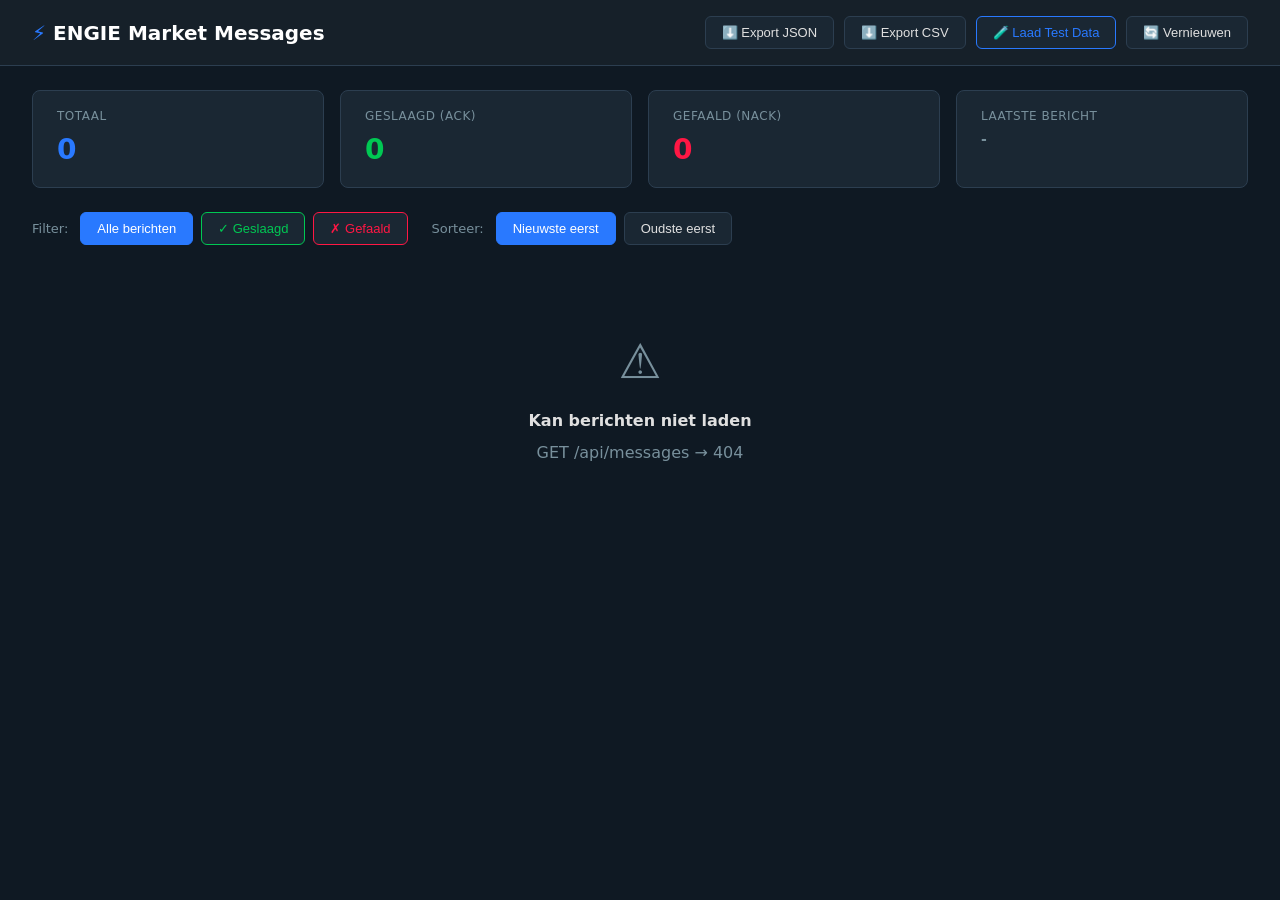
==== commit 8cccad03: "export + input xml" ====
--- a/target/classes/static/index.html
+++ b/target/classes/static/index.html
@@ -21,8 +21,10 @@
 <header>
     <h1><span class="accent">⚡</span> ENGIE Market Messages</h1>
     <div class="header-actions">
-        <button class="btn btn-blue" id="seedBtn" onclick="App.seedTestData()">🧪 Laad Test Data</button>
-        <button class="btn" onclick="App.refresh()">🔄 Vernieuwen</button>
+        <button class="btn" id="exportJsonBtn">⬇️ Export JSON</button>
+        <button class="btn" id="exportCsvBtn">⬇️ Export CSV</button>
+        <button class="btn btn-blue" id="seedBtn">🧪 Laad Test Data</button>
+        <button class="btn" id="refreshBtn">🔄 Vernieuwen</button>
     </div>
 </header>
 
@@ -52,13 +54,13 @@
     <!-- Filter & sort bar -->
     <div class="filter-bar">
         <span class="label">Filter:</span>
-        <button class="btn filter-btn active" data-filter="all"     onclick="App.setFilter('all')">Alle berichten</button>
-        <button class="btn filter-btn btn-green" data-filter="success" onclick="App.setFilter('success')">✓ Geslaagd</button>
-        <button class="btn filter-btn btn-red"   data-filter="failed"  onclick="App.setFilter('failed')">✗ Gefaald</button>
+        <button class="btn filter-btn active" data-filter="all">Alle berichten</button>
+        <button class="btn filter-btn btn-green" data-filter="success">✓ Geslaagd</button>
+        <button class="btn filter-btn btn-red" data-filter="failed">✗ Gefaald</button>
 
         <span class="label spacer">Sorteer:</span>
-        <button class="btn filter-btn active" data-sort="newest" onclick="App.setSort('newest')">Nieuwste eerst</button>
-        <button class="btn filter-btn"        data-sort="oldest" onclick="App.setSort('oldest')">Oudste eerst</button>
+        <button class="btn filter-btn active" data-sort="newest">Nieuwste eerst</button>
+        <button class="btn filter-btn" data-sort="oldest">Oudste eerst</button>
     </div>
 
     <!-- Message list -->
@@ -68,7 +70,7 @@
 </div>
 
 <!-- ==================== DETAIL SLIDE-IN PANEL ==================== -->
-<div class="overlay" id="overlay" onclick="App.closeDetail()"></div>
+<div class="overlay" id="overlay"></div>
 
 <div class="detail-panel" id="detailPanel">
     <div class="detail-header">
@@ -76,7 +78,7 @@
             <h2 id="detailTitle">Bericht Details</h2>
             <div class="uuid-label" id="detailUuid"></div>
         </div>
-        <button class="close-btn" onclick="App.closeDetail()">×</button>
+        <button class="close-btn" id="closeDetailBtn">×</button>
     </div>
     <div class="detail-body" id="detailBody"></div>
 </div>
--- a/target/classes/static/css/detail-panel.css
+++ b/target/classes/static/css/detail-panel.css
@@ -60,6 +60,38 @@
     padding: var(--spacing-lg);
 }
 
+.xml-section {
+    margin-bottom: 28px;
+}
+
+.xml-section-title {
+    font-size: 14px;
+    font-weight: 600;
+    color: var(--text-primary);
+    margin-bottom: 10px;
+}
+
+.xml-viewer {
+    margin: 0;
+    padding: 14px;
+    border-radius: var(--radius-md);
+    border: 1px solid var(--border-color);
+    background: var(--bg-card);
+    color: var(--text-primary);
+    font-family: var(--font-mono);
+    font-size: 12px;
+    line-height: 1.5;
+    white-space: pre-wrap;
+    word-break: break-word;
+}
+
+.xml-highlight-tag {
+    color: var(--color-info);
+    background: rgba(33, 150, 243, 0.14);
+    border-radius: 3px;
+    padding: 0 2px;
+}
+
 /* Meta info grid */
 .detail-meta {
     display: grid;
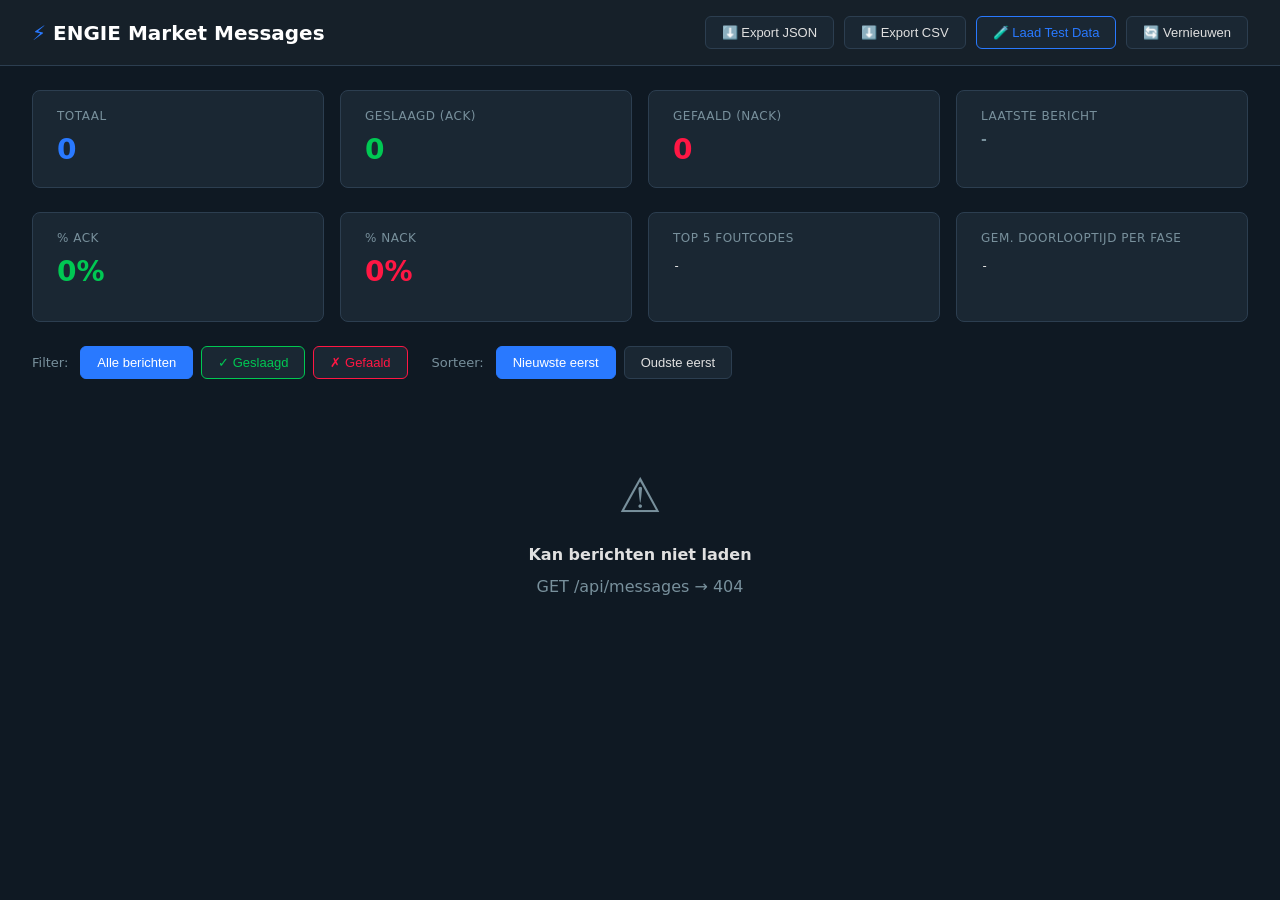
==== commit 16412263: "audit trail + verhoudingen" ====
--- a/target/classes/static/index.html
+++ b/target/classes/static/index.html
@@ -51,6 +51,25 @@
         </div>
     </div>
 
+    <div class="stats-bar kpi-bar">
+        <div class="stat-card">
+            <span class="label">% ACK</span>
+            <span class="value green" id="kpiAckPct">0%</span>
+        </div>
+        <div class="stat-card">
+            <span class="label">% NACK</span>
+            <span class="value red" id="kpiNackPct">0%</span>
+        </div>
+        <div class="stat-card">
+            <span class="label">Top 5 foutcodes</span>
+            <div class="kpi-multi" id="kpiTopCodes">-</div>
+        </div>
+        <div class="stat-card">
+            <span class="label">Gem. doorlooptijd per fase</span>
+            <div class="kpi-multi" id="kpiAvgPhase">-</div>
+        </div>
+    </div>
+
     <!-- Filter & sort bar -->
     <div class="filter-bar">
         <span class="label">Filter:</span>
--- a/target/classes/static/css/stats.css
+++ b/target/classes/static/css/stats.css
@@ -35,6 +35,24 @@
 .stat-card .value.blue  { color: var(--color-info); }
 .stat-card .value.muted { font-size: 14px; color: var(--text-muted); }
 
+.kpi-bar .stat-card {
+    min-height: 110px;
+}
+
+.kpi-multi {
+    margin-top: 6px;
+    font-size: 12px;
+    color: var(--text-primary);
+    line-height: 1.5;
+    font-family: var(--font-mono);
+}
+
+.kpi-multi div {
+    white-space: nowrap;
+    overflow: hidden;
+    text-overflow: ellipsis;
+}
+
 @media (max-width: 700px) {
     .stats-bar { flex-wrap: wrap; }
     .stat-card { min-width: 45%; }
--- a/target/classes/static/css/pipeline.css
+++ b/target/classes/static/css/pipeline.css
@@ -172,3 +172,44 @@
     border-radius: var(--radius-sm);
     border-left: 3px solid var(--color-error);
 }
+
+.audit-trail {
+    margin-top: 8px;
+    border: 1px solid var(--border-color);
+    border-radius: var(--radius-sm);
+    background: rgba(255, 255, 255, 0.02);
+    padding: 6px 8px;
+}
+
+.audit-trail summary {
+    cursor: pointer;
+    color: var(--text-muted);
+    font-size: 12px;
+    user-select: none;
+}
+
+.audit-block {
+    margin-top: 8px;
+}
+
+.audit-label {
+    font-size: 11px;
+    color: var(--color-info);
+    margin-bottom: 4px;
+    text-transform: uppercase;
+    letter-spacing: 0.5px;
+}
+
+.audit-block pre {
+    margin: 0;
+    padding: 8px;
+    background: var(--bg-card);
+    border: 1px solid var(--border-color);
+    border-radius: var(--radius-sm);
+    font-family: var(--font-mono);
+    font-size: 11px;
+    line-height: 1.45;
+    white-space: pre-wrap;
+    word-break: break-word;
+    color: var(--text-primary);
+}
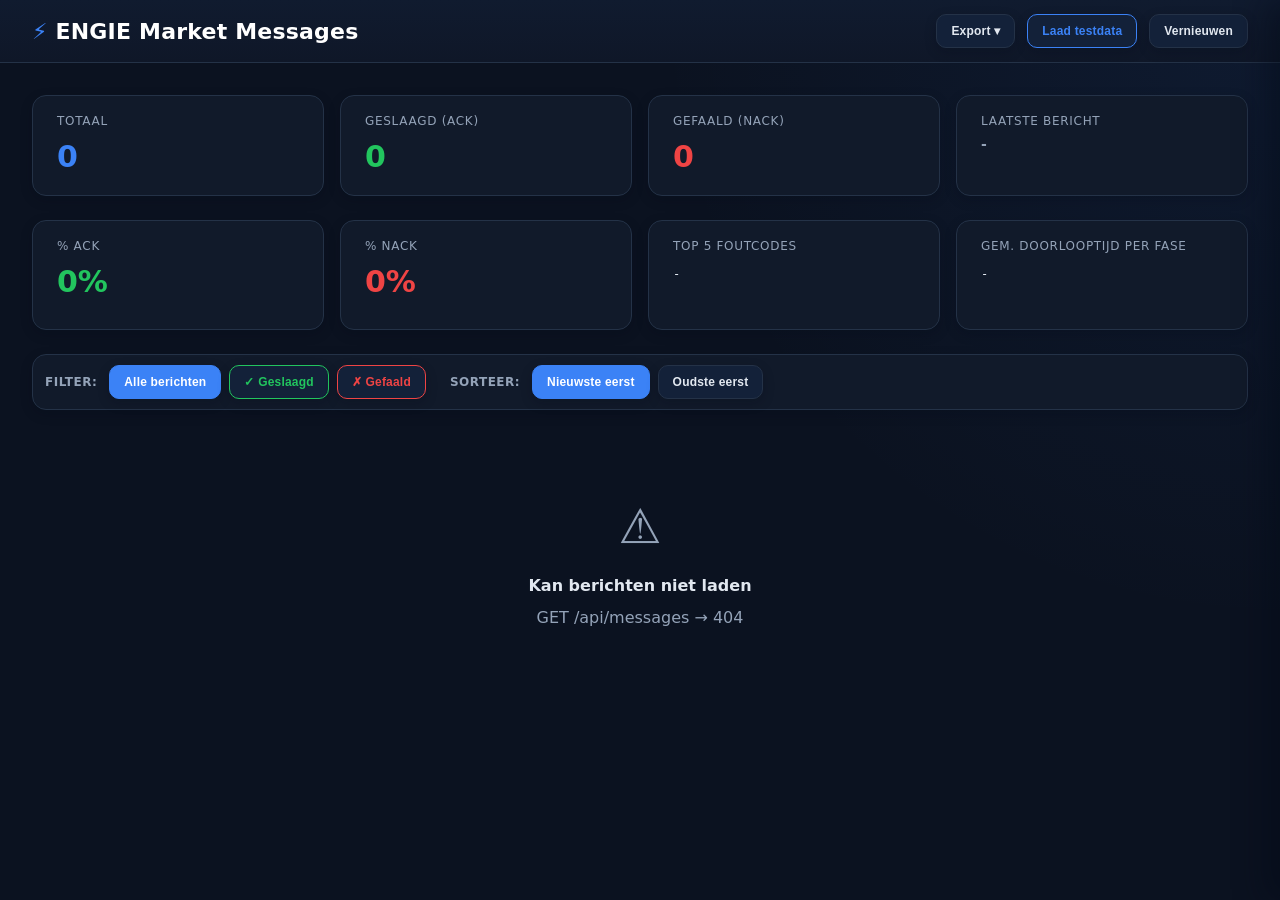
==== commit 0820c0fb: "betere style" ====
--- a/target/classes/static/index.html
+++ b/target/classes/static/index.html
@@ -21,10 +21,15 @@
 <header>
     <h1><span class="accent">⚡</span> ENGIE Market Messages</h1>
     <div class="header-actions">
-        <button class="btn" id="exportJsonBtn">⬇️ Export JSON</button>
-        <button class="btn" id="exportCsvBtn">⬇️ Export CSV</button>
-        <button class="btn btn-blue" id="seedBtn">🧪 Laad Test Data</button>
-        <button class="btn" id="refreshBtn">🔄 Vernieuwen</button>
+        <div class="dropdown" id="exportDropdown">
+            <button class="btn" id="exportMenuBtn" aria-expanded="false" aria-haspopup="true">Export ▾</button>
+            <div class="dropdown-menu" id="exportMenu" role="menu" aria-label="Export opties">
+                <button class="dropdown-item" id="exportJsonBtn" role="menuitem">Export JSON</button>
+                <button class="dropdown-item" id="exportCsvBtn" role="menuitem">Export CSV</button>
+            </div>
+        </div>
+        <button class="btn btn-blue" id="seedBtn">Laad testdata</button>
+        <button class="btn" id="refreshBtn">Vernieuwen</button>
     </div>
 </header>
 
--- a/target/classes/static/css/variables.css
+++ b/target/classes/static/css/variables.css
@@ -4,25 +4,29 @@
    =================================================== */
 :root {
     /* Status kleuren */
-    --color-success:    #00c853;
-    --color-error:      #ff1744;
-    --color-warning:    #ff9100;
-    --color-info:       #2979ff;
-    --color-neutral:    #90a4ae;
+    --color-success:    #22c55e;
+    --color-error:      #ef4444;
+    --color-warning:    #f59e0b;
+    --color-info:       #3b82f6;
+    --color-neutral:    #94a3b8;
 
     /* Achtergronden */
-    --bg-page:          #0f1923;
-    --bg-card:          #1a2733;
-    --bg-card-hover:    #223344;
-    --bg-header:        #162029;
+    --bg-page:          #0b1220;
+    --bg-card:          #111a2a;
+    --bg-card-hover:    #162236;
+    --bg-header:        #0f1728;
 
     /* Tekst */
-    --text-primary:     #e0e0e0;
-    --text-muted:       #78909c;
+    --text-primary:     #e2e8f0;
+    --text-muted:       #94a3b8;
     --text-white:       #ffffff;
 
     /* Borders */
-    --border-color:     #2c3e50;
+    --border-color:     #243247;
+
+    /* Schaduw */
+    --shadow-sm:        0 4px 12px rgba(2, 8, 23, 0.22);
+    --shadow-md:        0 10px 24px rgba(2, 8, 23, 0.28);
 
     /* Spacing */
     --spacing-xs:       4px;
@@ -32,9 +36,9 @@
     --spacing-xl:       32px;
 
     /* Border radius */
-    --radius-sm:        4px;
-    --radius-md:        6px;
-    --radius-lg:        8px;
+    --radius-sm:        6px;
+    --radius-md:        10px;
+    --radius-lg:        14px;
     --radius-pill:      12px;
     --radius-circle:    50%;
 
--- a/target/classes/static/css/base.css
+++ b/target/classes/static/css/base.css
@@ -11,7 +11,7 @@
 
 body {
     font-family: var(--font-sans);
-    background: var(--bg-page);
+    background: radial-gradient(circle at top right, rgba(59, 130, 246, 0.08), transparent 40%), var(--bg-page);
     color: var(--text-primary);
     min-height: 100vh;
     line-height: 1.5;
@@ -20,11 +20,11 @@
 .container {
     max-width: var(--max-width);
     margin: 0 auto;
-    padding: var(--spacing-lg) var(--spacing-xl);
+    padding: var(--spacing-xl) var(--spacing-xl);
 }
 
 /* Scrollbar styling */
-::-webkit-scrollbar { width: 6px; }
+::-webkit-scrollbar { width: 10px; }
 ::-webkit-scrollbar-track { background: transparent; }
-::-webkit-scrollbar-thumb { background: var(--border-color); border-radius: 3px; }
+::-webkit-scrollbar-thumb { background: #2e3f59; border-radius: 8px; border: 2px solid transparent; background-clip: content-box; }
 ::-webkit-scrollbar-thumb:hover { background: var(--text-muted); }
--- a/target/classes/static/css/header.css
+++ b/target/classes/static/css/header.css
@@ -2,21 +2,23 @@
    Header
    =================================================== */
 header {
-    background: var(--bg-header);
+    background: linear-gradient(180deg, #101b2f 0%, var(--bg-header) 100%);
     border-bottom: 1px solid var(--border-color);
-    padding: var(--spacing-md) var(--spacing-xl);
+    padding: 14px var(--spacing-xl);
     display: flex;
     align-items: center;
     justify-content: space-between;
     position: sticky;
     top: 0;
     z-index: 100;
+    backdrop-filter: blur(6px);
 }
 
 header h1 {
-    font-size: 20px;
-    font-weight: 600;
+    font-size: 22px;
+    font-weight: 700;
     color: var(--text-white);
+    letter-spacing: 0.2px;
 }
 
 header h1 .accent {
@@ -25,6 +27,6 @@
 
 .header-actions {
     display: flex;
-    gap: 10px;
+    gap: 12px;
     align-items: center;
 }
--- a/target/classes/static/css/stats.css
+++ b/target/classes/static/css/stats.css
@@ -16,17 +16,24 @@
     display: flex;
     flex-direction: column;
     gap: var(--spacing-xs);
+    box-shadow: var(--shadow-sm);
+    transition: border-color var(--transition-fast), transform var(--transition-fast);
+}
+
+.stat-card:hover {
+    border-color: #35527a;
+    transform: translateY(-1px);
 }
 
 .stat-card .label {
     font-size: 12px;
     color: var(--text-muted);
     text-transform: uppercase;
-    letter-spacing: 0.5px;
+    letter-spacing: 0.7px;
 }
 
 .stat-card .value {
-    font-size: 28px;
+    font-size: 30px;
     font-weight: 700;
 }
 
--- a/target/classes/static/css/filters.css
+++ b/target/classes/static/css/filters.css
@@ -7,12 +7,20 @@
     margin-bottom: 20px;
     flex-wrap: wrap;
     align-items: center;
+    background: var(--bg-card);
+    border: 1px solid var(--border-color);
+    border-radius: var(--radius-lg);
+    padding: 10px 12px;
+    box-shadow: var(--shadow-sm);
 }
 
 .filter-bar .label {
-    font-size: 13px;
+    font-size: 12px;
+    font-weight: 600;
     color: var(--text-muted);
     margin-right: var(--spacing-xs);
+    text-transform: uppercase;
+    letter-spacing: 0.5px;
 }
 
 .filter-bar .label.spacer {
@@ -21,5 +29,5 @@
 
 .filter-btn {
     font-size: 12px;
-    padding: 6px 12px;
+    padding: 7px 12px;
 }
--- a/target/classes/static/css/messages.css
+++ b/target/classes/static/css/messages.css
@@ -17,6 +17,7 @@
     display: flex;
     align-items: center;
     gap: var(--spacing-md);
+    box-shadow: var(--shadow-sm);
 }
 
 .message-main {
@@ -51,8 +52,8 @@
 
 .message-item:hover {
     background: var(--bg-card-hover);
-    border-color: var(--color-info);
-    transform: translateX(2px);
+    border-color: #3f6eb7;
+    transform: translateY(-1px);
 }
 
 /* Status icon (circle with check/cross) */
@@ -74,8 +75,8 @@
 
 /* Message info (title + UUID) */
 .message-info h3 {
-    font-size: 14px;
-    font-weight: 600;
+    font-size: 15px;
+    font-weight: 700;
     margin-bottom: 3px;
 }
 
@@ -91,13 +92,15 @@
 
 /* Status badge */
 .message-status {
-    font-size: 12px;
+    font-size: 11px;
     font-weight: 600;
-    padding: 4px 10px;
+    padding: 5px 10px;
     border-radius: var(--radius-pill);
     text-align: center;
     width: fit-content;
     justify-self: end;
+    text-transform: uppercase;
+    letter-spacing: 0.35px;
 }
 
 .message-status.COMPLETED  { background: rgba(0, 200, 83, 0.15);   color: var(--color-success); }
--- a/target/classes/static/css/detail-panel.css
+++ b/target/classes/static/css/detail-panel.css
@@ -7,13 +7,14 @@
     right: calc(-1 * var(--detail-width));
     width: var(--detail-width);
     height: 100vh;
-    background: var(--bg-header);
+    background: linear-gradient(180deg, #101a2c 0%, var(--bg-header) 100%);
     border-left: 1px solid var(--border-color);
     z-index: 200;
     transition: right var(--transition-slide);
     display: flex;
     flex-direction: column;
     overflow: hidden;
+    box-shadow: -14px 0 30px rgba(2, 8, 23, 0.45);
 }
 
 .detail-panel.open {
@@ -21,7 +22,7 @@
 }
 
 .detail-header {
-    padding: 20px var(--spacing-lg);
+    padding: 18px var(--spacing-lg);
     border-bottom: 1px solid var(--border-color);
     display: flex;
     justify-content: space-between;
@@ -29,8 +30,8 @@
 }
 
 .detail-header h2 {
-    font-size: 16px;
-    font-weight: 600;
+    font-size: 17px;
+    font-weight: 700;
 }
 
 .uuid-label {
@@ -41,17 +42,19 @@
 }
 
 .close-btn {
-    background: none;
-    border: none;
+    background: rgba(148, 163, 184, 0.1);
+    border: 1px solid var(--border-color);
+    border-radius: var(--radius-sm);
     color: var(--text-muted);
-    font-size: 24px;
+    font-size: 22px;
     cursor: pointer;
-    padding: var(--spacing-xs);
+    padding: 2px 8px;
     line-height: 1;
 }
 
 .close-btn:hover {
     color: var(--text-white);
+    border-color: #3f6eb7;
 }
 
 .detail-body {
@@ -79,7 +82,7 @@
     background: var(--bg-card);
     color: var(--text-primary);
     font-family: var(--font-mono);
-    font-size: 12px;
+    font-size: 11px;
     line-height: 1.5;
     white-space: pre-wrap;
     word-break: break-word;
@@ -102,6 +105,7 @@
 
 .meta-item {
     background: var(--bg-card);
+    border: 1px solid var(--border-color);
     border-radius: var(--radius-md);
     padding: 10px 14px;
 }
--- a/target/classes/static/css/components.css
+++ b/target/classes/static/css/components.css
@@ -4,22 +4,31 @@
 
 /* Button base */
 .btn {
-    padding: 8px 16px;
+    padding: 9px 14px;
     border: 1px solid var(--border-color);
     border-radius: var(--radius-md);
-    background: var(--bg-card);
+    background: #132139;
     color: var(--text-primary);
     cursor: pointer;
-    font-size: 13px;
+    font-size: 12px;
+    font-weight: 600;
+    letter-spacing: 0.2px;
     transition: all var(--transition-fast);
     display: flex;
     align-items: center;
     gap: 6px;
+    box-shadow: var(--shadow-sm);
 }
 
 .btn:hover {
     background: var(--bg-card-hover);
-    border-color: var(--color-info);
+    border-color: #3f6eb7;
+    transform: translateY(-1px);
+}
+
+.btn:focus-visible {
+    outline: 2px solid rgba(59, 130, 246, 0.6);
+    outline-offset: 2px;
 }
 
 .btn.active {
@@ -39,6 +48,51 @@
 
 .btn-blue        { border-color: var(--color-info); color: var(--color-info); }
 .btn-blue:hover  { background: var(--color-info); color: var(--text-white); }
+
+/* Header dropdown menu */
+.dropdown {
+    position: relative;
+}
+
+.dropdown-menu {
+    position: absolute;
+    top: calc(100% + 8px);
+    right: 0;
+    min-width: 170px;
+    padding: 6px;
+    border: 1px solid var(--border-color);
+    border-radius: var(--radius-md);
+    background: var(--bg-card);
+    box-shadow: var(--shadow-md);
+    display: none;
+    z-index: 220;
+}
+
+.dropdown.open .dropdown-menu {
+    display: block;
+}
+
+.dropdown-item {
+    width: 100%;
+    text-align: left;
+    background: transparent;
+    color: var(--text-primary);
+    border: none;
+    border-radius: var(--radius-sm);
+    padding: 9px 10px;
+    font-size: 12px;
+    font-weight: 600;
+    cursor: pointer;
+}
+
+.dropdown-item:hover {
+    background: var(--bg-card-hover);
+}
+
+.dropdown-item:focus-visible {
+    outline: 2px solid rgba(59, 130, 246, 0.6);
+    outline-offset: 1px;
+}
 
 /* Loading spinner */
 .loading {
@@ -94,6 +148,7 @@
     transform: translateY(100px);
     opacity: 0;
     transition: all var(--transition-slide);
+    box-shadow: var(--shadow-md);
 }
 
 .toast.show {
